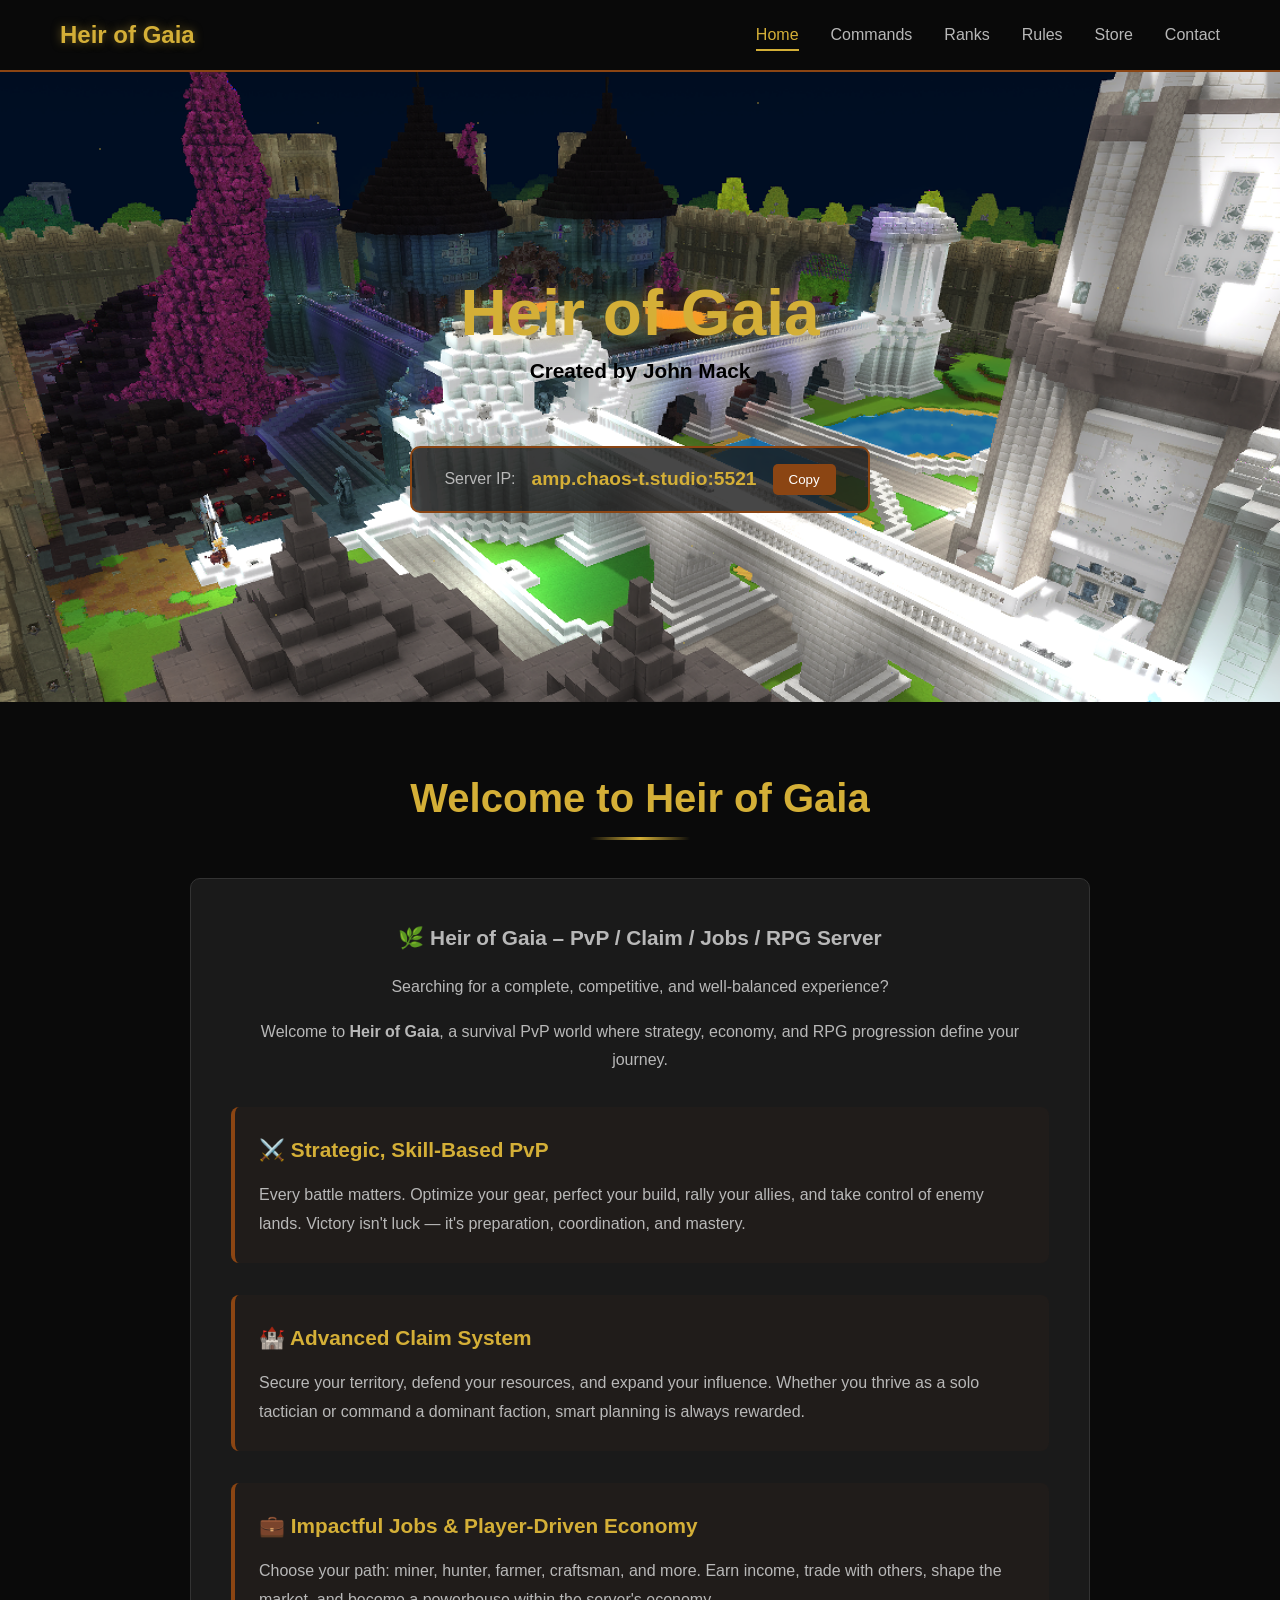
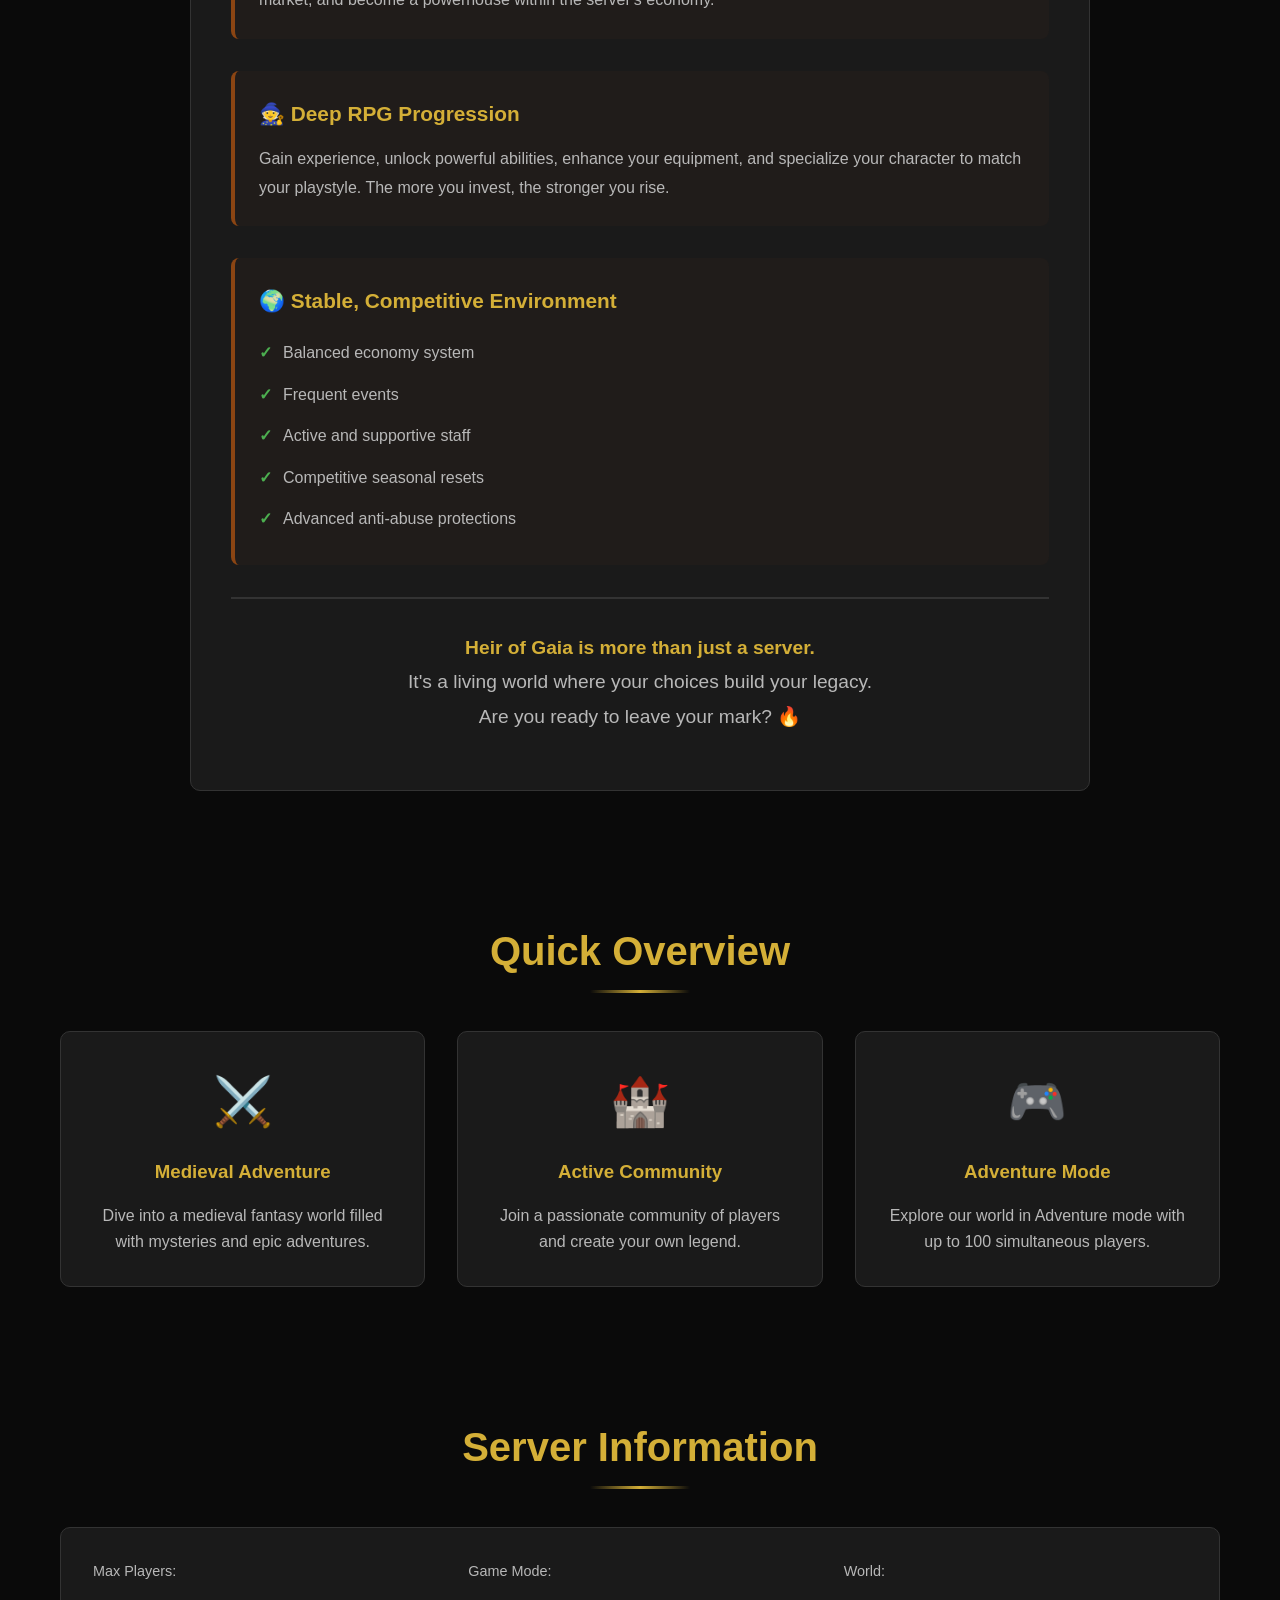
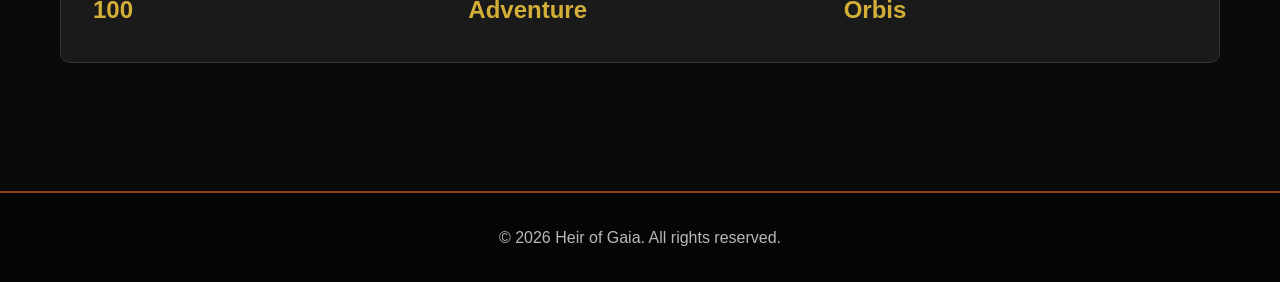
==== index.html @ bb8612ce "fixed home layout and copyIP()" ====
<!DOCTYPE html>
<html lang="en">
<head>
    <meta charset="UTF-8">
    <meta name="viewport" content="width=device-width, initial-scale=1.0">
    <title>Heir of Gaia - Hytale Server</title>
    <link rel="stylesheet" href="css/style.css">
</head>
<body>
    <nav class="navbar">
        <div class="container">
            <div class="nav-brand">Heir of Gaia</div>
            <button class="nav-toggle" aria-label="Toggle navigation">
                <span></span>
                <span></span>
                <span></span>
            </button>
            <ul class="nav-menu">
                <li><a href="index.html" class="active">Home</a></li>
                <li><a href="commands.html">Commands</a></li>
                <li><a href="ranks.html">Ranks</a></li>
                <li><a href="rules.html">Rules</a></li>
                <li><a href="store.html">Store</a></li>
                <li><a href="contact.html">Contact</a></li>
            </ul>
        </div>
    </nav>

    <header class="hero">
        <div class="hero-overlay"></div>
        <div class="hero-content">
            <h1 class="hero-title">Heir of Gaia</h1>
            <p class="hero-subtitle" style="color: black; font-weight: bold; position: relative; top: -26px;">Created by John Mack</p>
            <div class="server-ip">
                <span class="ip-label">Server IP:</span>
                <span class="ip-address" id="serverIP">amp.chaos-t.studio:5521</span>
                <button class="copy-btn" onclick="copyIP()">Copy</button>
            </div>
        </div>
    </header>

    <main class="container">
        <section class="section">
            <h2 class="section-title">Welcome to Heir of Gaia</h2>
            <div class="server-description">
                <p class="description-intro">🌿 <strong>Heir of Gaia – PvP / Claim / Jobs / RPG Server</strong></p>
                <p>Searching for a complete, competitive, and well-balanced experience?</p>
                <p>Welcome to <strong>Heir of Gaia</strong>, a survival PvP world where strategy, economy, and RPG progression define your journey.</p>
                
                <div class="feature-detailed">
                    <h3>⚔️ Strategic, Skill-Based PvP</h3>
                    <p>Every battle matters. Optimize your gear, perfect your build, rally your allies, and take control of enemy lands. Victory isn't luck — it's preparation, coordination, and mastery.</p>
                </div>

                <div class="feature-detailed">
                    <h3>🏰 Advanced Claim System</h3>
                    <p>Secure your territory, defend your resources, and expand your influence. Whether you thrive as a solo tactician or command a dominant faction, smart planning is always rewarded.</p>
                </div>

                <div class="feature-detailed">
                    <h3>💼 Impactful Jobs & Player-Driven Economy</h3>
                    <p>Choose your path: miner, hunter, farmer, craftsman, and more. Earn income, trade with others, shape the market, and become a powerhouse within the server's economy.</p>
                </div>

                <div class="feature-detailed">
                    <h3>🧙 Deep RPG Progression</h3>
                    <p>Gain experience, unlock powerful abilities, enhance your equipment, and specialize your character to match your playstyle. The more you invest, the stronger you rise.</p>
                </div>

                <div class="feature-detailed">
                    <h3>🌍 Stable, Competitive Environment</h3>
                    <ul class="feature-list">
                        <li>Balanced economy system</li>
                        <li>Frequent events</li>
                        <li>Active and supportive staff</li>
                        <li>Competitive seasonal resets</li>
                        <li>Advanced anti-abuse protections</li>
                    </ul>
                </div>

                <p class="description-footer"><strong>Heir of Gaia is more than just a server.</strong><br>
                It's a living world where your choices build your legacy.<br>
                Are you ready to leave your mark? 🔥</p>
            </div>
        </section>

        <section class="section">
            <h2 class="section-title">Quick Overview</h2>
            <div class="content-grid">
                <div class="card">
                    <div class="card-icon">⚔️</div>
                    <h3>Medieval Adventure</h3>
                    <p>Dive into a medieval fantasy world filled with mysteries and epic adventures.</p>
                </div>
                <div class="card">
                    <div class="card-icon">🏰</div>
                    <h3>Active Community</h3>
                    <p>Join a passionate community of players and create your own legend.</p>
                </div>
                <div class="card">
                    <div class="card-icon">🎮</div>
                    <h3>Adventure Mode</h3>
                    <p>Explore our world in Adventure mode with up to 100 simultaneous players.</p>
                </div>
            </div>
        </section>

        <section class="section">
            <h2 class="section-title">Server Information</h2>
            <div class="info-box">
                <div class="info-item">
                    <span class="info-label">Max Players:</span>
                    <span class="info-value">100</span>
                </div>
                <div class="info-item">
                    <span class="info-label">Game Mode:</span>
                    <span class="info-value">Adventure</span>
                </div>
                <div class="info-item">
                    <span class="info-label">World:</span>
                    <span class="info-value">Orbis</span>
                </div>
            </div>
        </section>
    </main>

    <footer class="footer">
        <div class="container">
            <p>&copy; 2026 Heir of Gaia. All rights reserved.</p>
        </div>
    </footer>

    <script src="js/script.js"></script>
</body>
</html>
---- css/style.css ----
/* Reset and Base Styles */
* {
    margin: 0;
    padding: 0;
    box-sizing: border-box;
}

:root {
    --primary-color: #8b4513;
    --secondary-color: #d4af37;
    --accent-color: #c9a961;
    --dark-bg: #0a0a0a;
    --darker-bg: #050505;
    --card-bg: #1a1a1a;
    --text-primary: #e8e8e8;
    --text-secondary: #b8b8b8;
    --border-color: #333;
    --success-color: #4caf50;
    --warning-color: #ff9800;
    --danger-color: #f44336;
}

body {
    font-family: 'Segoe UI', Tahoma, Geneva, Verdana, sans-serif;
    background: var(--dark-bg);
    color: var(--text-primary);
    line-height: 1.6;
    overflow-x: hidden;
}

.container {
    max-width: 1200px;
    margin: 0 auto;
    padding: 0 20px;
}

/* Navigation */
.navbar {
    background: rgba(10, 10, 10, 0.95);
    backdrop-filter: blur(10px);
    padding: 1rem 0;
    position: sticky;
    top: 0;
    z-index: 1000;
    border-bottom: 2px solid var(--primary-color);
}

.navbar .container {
    display: flex;
    justify-content: space-between;
    align-items: center;
}

.nav-brand {
    font-size: 1.5rem;
    font-weight: bold;
    color: var(--secondary-color);
    text-shadow: 0 0 10px rgba(212, 175, 55, 0.5);
}

.nav-menu {
    display: flex;
    list-style: none;
    gap: 2rem;
}

.nav-menu a {
    color: var(--text-secondary);
    text-decoration: none;
    transition: all 0.3s ease;
    position: relative;
    padding: 0.5rem 0;
}

.nav-menu a::after {
    content: '';
    position: absolute;
    bottom: 0;
    left: 0;
    width: 0;
    height: 2px;
    background: var(--secondary-color);
    transition: width 0.3s ease;
}

.nav-menu a:hover,
.nav-menu a.active {
    color: var(--secondary-color);
}

.nav-menu a:hover::after,
.nav-menu a.active::after {
    width: 100%;
}

.nav-toggle {
    display: none;
    flex-direction: column;
    background: none;
    border: none;
    cursor: pointer;
    padding: 0.5rem;
}

.nav-toggle span {
    width: 25px;
    height: 3px;
    background: var(--secondary-color);
    margin: 3px 0;
    transition: 0.3s;
}

/* Hero Section */
.hero {
    position: relative;
    height: 70vh;
    display: flex;
    align-items: center;
    justify-content: center;
    background: linear-gradient(135deg, #1a0f0f 0%, #0a0a0a 100%);
    overflow: hidden;
}

.hero::before {
    content: '';
    position: absolute;
    top: 0;
    left: 0;
    right: 0;
    bottom: 0;
    background: 
        radial-gradient(circle at 20% 50%, rgba(139, 69, 19, 0.1) 0%, transparent 50%),
        radial-gradient(circle at 80% 50%, rgba(212, 175, 55, 0.1) 0%, transparent 50%);
    animation: pulse 8s ease-in-out infinite;
}

@keyframes pulse {
    0%, 100% { opacity: 0.5; }
    50% { opacity: 1; }
}

.hero-overlay {
    position: absolute;
    top: 0;
    left: 0;
    right: 0;
    bottom: 0;
    background: url('../images/hero-bg.png') center/cover no-repeat, rgba(0, 0, 0, 0.3);
}

.hero-content {
    position: relative;
    z-index: 1;
    text-align: center;
    animation: fadeInUp 1s ease;
}

@keyframes fadeInUp {
    from {
        opacity: 0;
        transform: translateY(30px);
    }
    to {
        opacity: 1;
        transform: translateY(0);
    }
}

.hero-title {
    font-size: 4rem;
    font-weight: bold;
    color: var(--secondary-color);
    text-shadow: 0 0 20px rgba(212, 175, 55, 0.5);
    margin-bottom: 1rem;
}

.hero-subtitle {
    font-size: 1.3rem;
    color: var(--text-secondary);
    margin-bottom: 2rem;
}

.server-ip {
    display: inline-flex;
    align-items: center;
    gap: 1rem;
    background: rgba(26, 26, 26, 0.8);
    padding: 1rem 2rem;
    border-radius: 10px;
    border: 2px solid var(--primary-color);
}

.ip-label {
    color: var(--text-secondary);
}

.ip-address {
    font-size: 1.2rem;
    color: var(--secondary-color);
    font-weight: bold;
}

.copy-btn {
    background: var(--primary-color);
    color: white;
    border: none;
    padding: 0.5rem 1rem;
    border-radius: 5px;
    cursor: pointer;
    transition: all 0.3s ease;
}

.copy-btn:hover {
    background: var(--secondary-color);
    transform: translateY(-2px);
}

/* Sections */
.section {
    padding: 4rem 0;
}

.section-title {
    font-size: 2.5rem;
    color: var(--secondary-color);
    text-align: center;
    margin-bottom: 3rem;
    position: relative;
}

.section-title::after {
    content: '';
    position: absolute;
    bottom: -10px;
    left: 50%;
    transform: translateX(-50%);
    width: 100px;
    height: 3px;
    background: linear-gradient(90deg, transparent, var(--secondary-color), transparent);
}

/* Cards */
.content-grid {
    display: grid;
    grid-template-columns: repeat(auto-fit, minmax(300px, 1fr));
    gap: 2rem;
}

.card {
    background: var(--card-bg);
    padding: 2rem;
    border-radius: 10px;
    border: 1px solid var(--border-color);
    transition: all 0.3s ease;
    text-align: center;
}

.card:hover {
    transform: translateY(-5px);
    border-color: var(--primary-color);
    box-shadow: 0 10px 30px rgba(139, 69, 19, 0.3);
}

.card-icon {
    font-size: 3rem;
    margin-bottom: 1rem;
}

.card h3 {
    color: var(--secondary-color);
    margin-bottom: 1rem;
}

.card p {
    color: var(--text-secondary);
}

/* Info Box */
.info-box {
    background: var(--card-bg);
    padding: 2rem;
    border-radius: 10px;
    border: 1px solid var(--border-color);
    display: grid;
    grid-template-columns: repeat(auto-fit, minmax(200px, 1fr));
    gap: 2rem;
}

.info-item {
    display: flex;
    flex-direction: column;
    gap: 0.5rem;
}

.info-label {
    color: var(--text-secondary);
    font-size: 0.9rem;
}

.info-value {
    color: var(--secondary-color);
    font-size: 1.5rem;
    font-weight: bold;
}

/* Page Content */
.page-content {
    padding: 4rem 0;
    min-height: 60vh;
}

.page-title {
    font-size: 3rem;
    color: var(--secondary-color);
    text-align: center;
    margin-bottom: 2rem;
}

/* Commands Page */
.commands-grid {
    display: grid;
    grid-template-columns: repeat(auto-fill, minmax(280px, 1fr));
    gap: 1.5rem;
}

.command-card {
    background: var(--card-bg);
    padding: 1.5rem;
    border-radius: 8px;
    border: 1px solid var(--border-color);
    transition: all 0.3s ease;
}

.command-card:hover {
    border-color: var(--primary-color);
    transform: translateY(-3px);
}

.command-card.admin {
    border-color: var(--danger-color);
}

.command-header {
    margin-bottom: 1rem;
}

.command-header code {
    background: rgba(139, 69, 19, 0.2);
    padding: 0.5rem 1rem;
    border-radius: 5px;
    color: var(--secondary-color);
    font-size: 0.95rem;
    display: inline-block;
}

.command-card p {
    color: var(--text-secondary);
    font-size: 0.9rem;
}

/* Rules Page */
.rules-intro,
.store-intro,
.contact-intro {
    text-align: center;
    font-size: 1.1rem;
    color: var(--text-secondary);
    margin-bottom: 3rem;
    max-width: 800px;
    margin-left: auto;
    margin-right: auto;
}

.rule-list {
    max-width: 900px;
    margin: 0 auto;
}

.rule-item {
    display: flex;
    gap: 2rem;
    background: var(--card-bg);
    padding: 2rem;
    border-radius: 10px;
    border: 1px solid var(--border-color);
    margin-bottom: 1.5rem;
    transition: all 0.3s ease;
}

.rule-item:hover {
    border-color: var(--primary-color);
}

.rule-number {
    flex-shrink: 0;
    width: 50px;
    height: 50px;
    background: var(--primary-color);
    color: white;
    border-radius: 50%;
    display: flex;
    align-items: center;
    justify-content: center;
    font-size: 1.5rem;
    font-weight: bold;
}

.rule-content h3 {
    color: var(--secondary-color);
    margin-bottom: 0.5rem;
}

.rule-content p {
    color: var(--text-secondary);
}

.sanctions-box {
    display: grid;
    grid-template-columns: repeat(auto-fit, minmax(200px, 1fr));
    gap: 1.5rem;
}

.sanction-item {
    background: var(--card-bg);
    padding: 1.5rem;
    border-radius: 8px;
    border: 1px solid var(--border-color);
    text-align: center;
}

.sanction-item h4 {
    color: var(--secondary-color);
    margin-bottom: 0.5rem;
}

.sanction-item p {
    color: var(--text-secondary);
    font-size: 0.9rem;
}

.rules-footer {
    margin-top: 3rem;
    padding: 2rem;
    background: rgba(139, 69, 19, 0.1);
    border-radius: 10px;
    border-left: 4px solid var(--primary-color);
}

/* Ranks Page */
.ranks-container {
    display: grid;
    grid-template-columns: repeat(auto-fit, minmax(280px, 1fr));
    gap: 2rem;
}

.rank-card {
    background: var(--card-bg);
    padding: 2rem;
    border-radius: 10px;
    border: 2px solid var(--border-color);
    text-align: center;
    transition: all 0.3s ease;
}

.rank-card:hover {
    transform: translateY(-5px);
    box-shadow: 0 10px 30px rgba(0, 0, 0, 0.5);
}

.rank-joueur { border-color: #888; }
.rank-vip { border-color: #4caf50; }
.rank-vipplus { border-color: #2196f3; }
.rank-moderateur { border-color: #ff9800; }
.rank-admin { border-color: #f44336; }

.rank-badge {
    font-size: 3rem;
    margin-bottom: 1rem;
}

.rank-name {
    font-size: 1.8rem;
    color: var(--secondary-color);
    margin-bottom: 0.5rem;
}

.rank-description {
    color: var(--text-secondary);
    margin-bottom: 1.5rem;
    font-size: 0.9rem;
}

.rank-perks {
    list-style: none;
    text-align: left;
}

.rank-perks li {
    padding: 0.5rem 0;
    color: var(--text-secondary);
    border-bottom: 1px solid var(--border-color);
}

.rank-perks li:last-child {
    border-bottom: none;
}

.rank-perks li::before {
    content: '✓ ';
    color: var(--success-color);
    margin-right: 0.5rem;
}

/* Store Page */
.store-grid {
    display: grid;
    grid-template-columns: repeat(auto-fit, minmax(300px, 1fr));
    gap: 2rem;
}

.store-card {
    background: var(--card-bg);
    padding: 2rem;
    border-radius: 10px;
    border: 2px solid var(--border-color);
    text-align: center;
    position: relative;
    transition: all 0.3s ease;
}

.store-card:hover {
    transform: translateY(-5px);
    border-color: var(--primary-color);
}

.store-card.featured {
    border-color: var(--secondary-color);
    box-shadow: 0 0 30px rgba(212, 175, 55, 0.2);
}

.store-badge {
    position: absolute;
    top: -15px;
    right: 20px;
    background: var(--secondary-color);
    color: var(--dark-bg);
    padding: 0.3rem 1rem;
    border-radius: 20px;
    font-size: 0.85rem;
    font-weight: bold;
}

.store-icon {
    font-size: 3rem;
    margin-bottom: 1rem;
}

.store-card h3 {
    color: var(--secondary-color);
    font-size: 1.8rem;
    margin-bottom: 1rem;
}

.store-price {
    font-size: 2.5rem;
    color: var(--text-primary);
    font-weight: bold;
    margin-bottom: 1.5rem;
}

.store-features {
    list-style: none;
    margin-bottom: 2rem;
    text-align: left;
}

.store-features li {
    padding: 0.5rem 0;
    color: var(--text-secondary);
    border-bottom: 1px solid var(--border-color);
}

.store-features li:last-child {
    border-bottom: none;
}

.store-features li::before {
    content: '✓ ';
    color: var(--success-color);
    margin-right: 0.5rem;
}

.store-btn {
    display: inline-block;
    background: var(--primary-color);
    color: white;
    padding: 0.8rem 2rem;
    border-radius: 5px;
    text-decoration: none;
    transition: all 0.3s ease;
    font-weight: bold;
}

.store-btn:hover {
    background: var(--secondary-color);
    transform: translateY(-2px);
}

.info-boxes {
    display: grid;
    grid-template-columns: repeat(auto-fit, minmax(250px, 1fr));
    gap: 2rem;
}

.info-card {
    background: var(--card-bg);
    padding: 1.5rem;
    border-radius: 8px;
    border: 1px solid var(--border-color);
}

.info-card h4 {
    color: var(--secondary-color);
    margin-bottom: 0.5rem;
}

.info-card p {
    color: var(--text-secondary);
    font-size: 0.9rem;
}

.store-footer {
    margin-top: 3rem;
    text-align: center;
    padding: 2rem;
    background: rgba(139, 69, 19, 0.1);
    border-radius: 10px;
}

/* Contact Page */
.contact-grid {
    display: grid;
    grid-template-columns: repeat(auto-fit, minmax(300px, 1fr));
    gap: 2rem;
    margin-bottom: 3rem;
}

.contact-card {
    background: var(--card-bg);
    padding: 2rem;
    border-radius: 10px;
    border: 2px solid var(--border-color);
    text-align: center;
    transition: all 0.3s ease;
}

.contact-card:hover {
    transform: translateY(-5px);
    border-color: var(--primary-color);
}

.contact-card.discord {
    border-color: #5865f2;
}

.contact-icon {
    font-size: 3rem;
    margin-bottom: 1rem;
    color: var(--secondary-color);
}

.contact-card.discord .contact-icon {
    color: #5865f2;
}

.contact-card h3 {
    color: var(--secondary-color);
    margin-bottom: 1rem;
}

.contact-card p {
    color: var(--text-secondary);
    margin-bottom: 1.5rem;
}

.contact-btn {
    display: inline-block;
    background: var(--primary-color);
    color: white;
    padding: 0.8rem 2rem;
    border-radius: 5px;
    text-decoration: none;
    transition: all 0.3s ease;
}

.contact-btn:hover {
    background: var(--secondary-color);
    transform: translateY(-2px);
}

.contact-card.discord .contact-btn {
    background: #5865f2;
}

.contact-card.discord .contact-btn:hover {
    background: #4752c4;
}

.team-grid {
    display: grid;
    grid-template-columns: repeat(auto-fit, minmax(200px, 1fr));
    gap: 2rem;
}

.team-card {
    background: var(--card-bg);
    padding: 2rem;
    border-radius: 10px;
    border: 1px solid var(--border-color);
    text-align: center;
}

.team-avatar {
    font-size: 4rem;
    margin-bottom: 1rem;
}

.team-card h4 {
    color: var(--secondary-color);
    margin-bottom: 0.5rem;
}

.team-role {
    color: var(--text-secondary);
    font-size: 0.9rem;
}

.faq-list {
    max-width: 800px;
    margin: 0 auto;
}

.faq-item {
    background: var(--card-bg);
    padding: 1.5rem;
    border-radius: 8px;
    border: 1px solid var(--border-color);
    margin-bottom: 1rem;
}

.faq-item h4 {
    color: var(--secondary-color);
    margin-bottom: 0.5rem;
}

.faq-item p {
    color: var(--text-secondary);
}

/* Footer */
.footer {
    background: var(--darker-bg);
    padding: 2rem 0;
    text-align: center;
    border-top: 2px solid var(--primary-color);
    margin-top: 4rem;
}

.footer p {
    color: var(--text-secondary);
}

/* Responsive Design */
@media (max-width: 768px) {
    .nav-menu {
        position: fixed;
        left: -100%;
        top: 70px;
        flex-direction: column;
        background: rgba(10, 10, 10, 0.98);
        width: 100%;
        text-align: center;
        transition: 0.3s;
        padding: 2rem 0;
        gap: 0;
    }

    .nav-menu.active {
        left: 0;
    }

    .nav-menu li {
        margin: 1rem 0;
    }

    .nav-toggle {
        display: flex;
    }

    .hero-title {
        font-size: 2.5rem;
    }

    .hero-subtitle {
        font-size: 1rem;
    }

    .server-ip {
        flex-direction: column;
        gap: 0.5rem;
    }

    .page-title {
        font-size: 2rem;
    }

    .section-title {
        font-size: 2rem;
    }

    .content-grid,
    .commands-grid,
    .ranks-container,
    .store-grid {
        grid-template-columns: 1fr;
    }
}

@media (max-width: 480px) {
    .hero-title {
        font-size: 2rem;
    }

    .container {
        padding: 0 15px;
    }
}


/* Additional Rank Styles */
.section-subtitle {
    text-align: center;
    color: var(--text-secondary);
    margin-top: -2rem;
    margin-bottom: 2rem;
    font-size: 1.1rem;
}

.rank-donator {
    position: relative;
}

.rank-btn {
    display: inline-block;
    background: var(--primary-color);
    color: white;
    padding: 0.8rem 2rem;
    border-radius: 5px;
    text-decoration: none;
    transition: all 0.3s ease;
    font-weight: bold;
    margin-top: 1rem;
}

.rank-btn:hover {
    background: var(--secondary-color);
    transform: translateY(-2px);
    color: var(--dark-bg);
}

.rank-staff {
    background: linear-gradient(135deg, rgba(255, 51, 204, 0.05) 0%, rgba(26, 26, 26, 1) 100%);
}

.ranks-intro {
    text-align: center;
    font-size: 1.1rem;
    color: var(--text-secondary);
    margin-bottom: 3rem;
    max-width: 800px;
    margin-left: auto;
    margin-right: auto;
}

.ranks-footer {
    margin-top: 3rem;
    padding: 2rem;
    background: rgba(139, 69, 19, 0.1);
    border-radius: 10px;
    border-left: 4px solid var(--primary-color);
    text-align: center;
}

.price-period {
    font-size: 1rem;
    color: var(--text-secondary);
    font-weight: normal;
}

/* Store page enhancements */
.store-price .price-period {
    display: inline-block;
    margin-left: 0.2rem;
}


/* Store Warning Box */
.store-warning {
    background: rgba(255, 152, 0, 0.1);
    border: 2px solid var(--warning-color);
    border-radius: 10px;
    padding: 1rem 1.5rem;
    margin-bottom: 2rem;
    text-align: center;
}

.store-warning p {
    color: var(--warning-color);
    font-weight: bold;
    margin: 0;
    font-size: 1.1rem;
}


/* Server Description Styles */
.server-description {
    max-width: 900px;
    margin: 0 auto;
    background: var(--card-bg);
    padding: 2.5rem;
    border-radius: 10px;
    border: 1px solid var(--border-color);
    line-height: 1.8;
}

.description-intro {
    font-size: 1.3rem;
    text-align: center;
    margin-bottom: 1.5rem;
    color: var(--secondary-color);
}

.server-description > p {
    color: var(--text-secondary);
    margin-bottom: 1rem;
    text-align: center;
}

.feature-detailed {
    margin: 2rem 0;
    padding: 1.5rem;
    background: rgba(139, 69, 19, 0.05);
    border-radius: 8px;
    border-left: 4px solid var(--primary-color);
}

.feature-detailed h3 {
    color: var(--secondary-color);
    margin-bottom: 0.8rem;
    font-size: 1.3rem;
}

.feature-detailed p {
    color: var(--text-secondary);
    margin: 0;
}

.feature-list {
    list-style: none;
    padding: 0;
    margin: 0.5rem 0 0 0;
}

.feature-list li {
    color: var(--text-secondary);
    padding: 0.4rem 0;
    padding-left: 1.5rem;
    position: relative;
}

.feature-list li::before {
    content: '✓';
    position: absolute;
    left: 0;
    color: var(--success-color);
    font-weight: bold;
}

.description-footer {
    text-align: center;
    font-size: 1.2rem;
    margin-top: 2rem;
    padding-top: 2rem;
    border-top: 2px solid var(--border-color);
    color: var(--text-primary);
    line-height: 1.8;
}

.description-footer strong {
    color: var(--secondary-color);
}


/* Commands Note Box */
.commands-note {
    margin-top: 3rem;
    padding: 1.5rem;
    background: rgba(139, 69, 19, 0.1);
    border-radius: 10px;
    border-left: 4px solid var(--primary-color);
    text-align: center;
}

.commands-note p {
    color: var(--text-secondary);
    margin: 0;
}

.commands-note strong {
    color: var(--secondary-color);
}
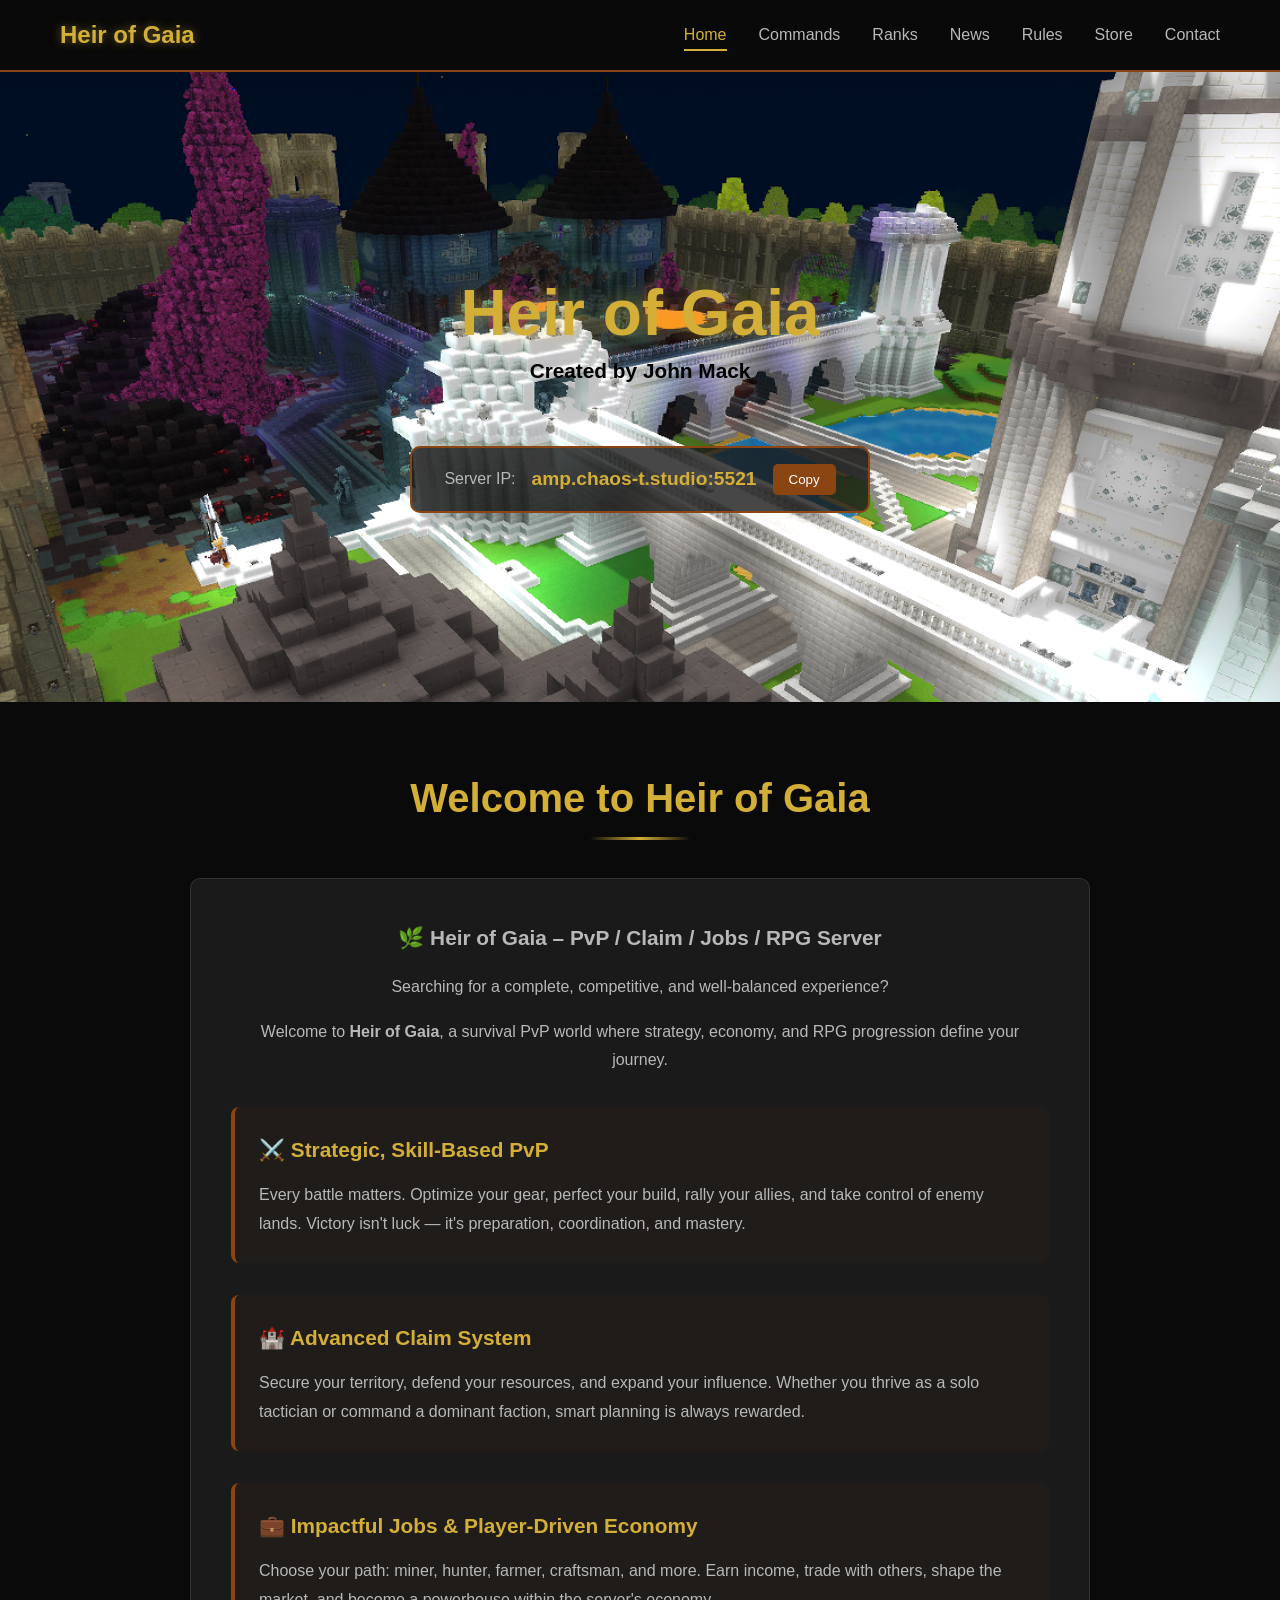
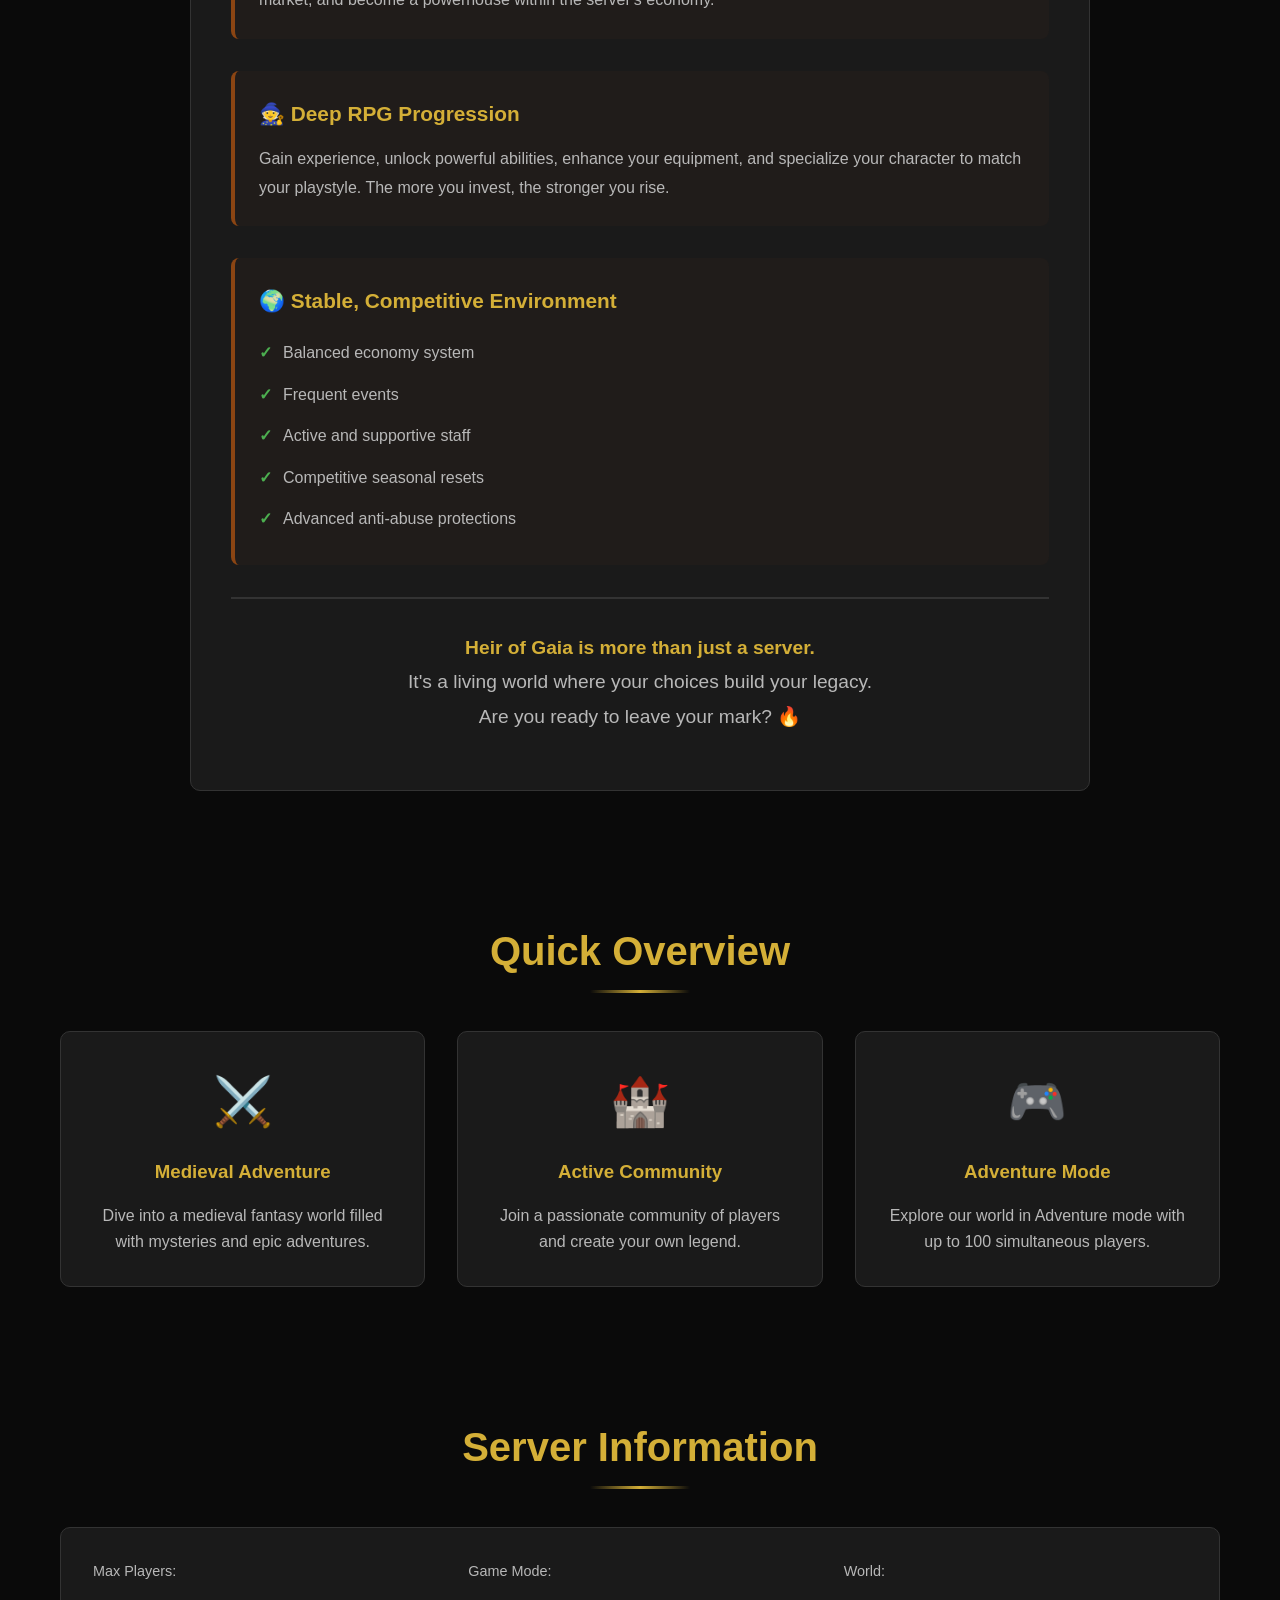
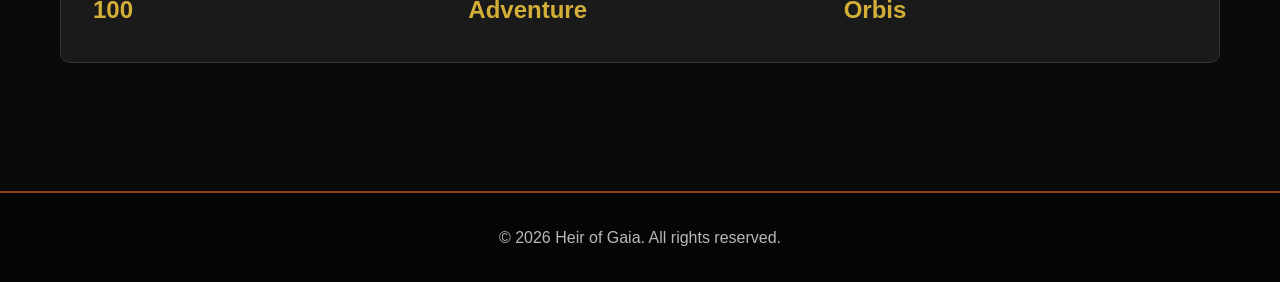
==== commit db58edce: "added the news page gaia news without news lmao" ====
--- a/index.html
+++ b/index.html
@@ -19,6 +19,7 @@
                 <li><a href="index.html" class="active">Home</a></li>
                 <li><a href="commands.html">Commands</a></li>
                 <li><a href="ranks.html">Ranks</a></li>
+                <li><a href="news.html">News</a></li>
                 <li><a href="rules.html">Rules</a></li>
                 <li><a href="store.html">Store</a></li>
                 <li><a href="contact.html">Contact</a></li>
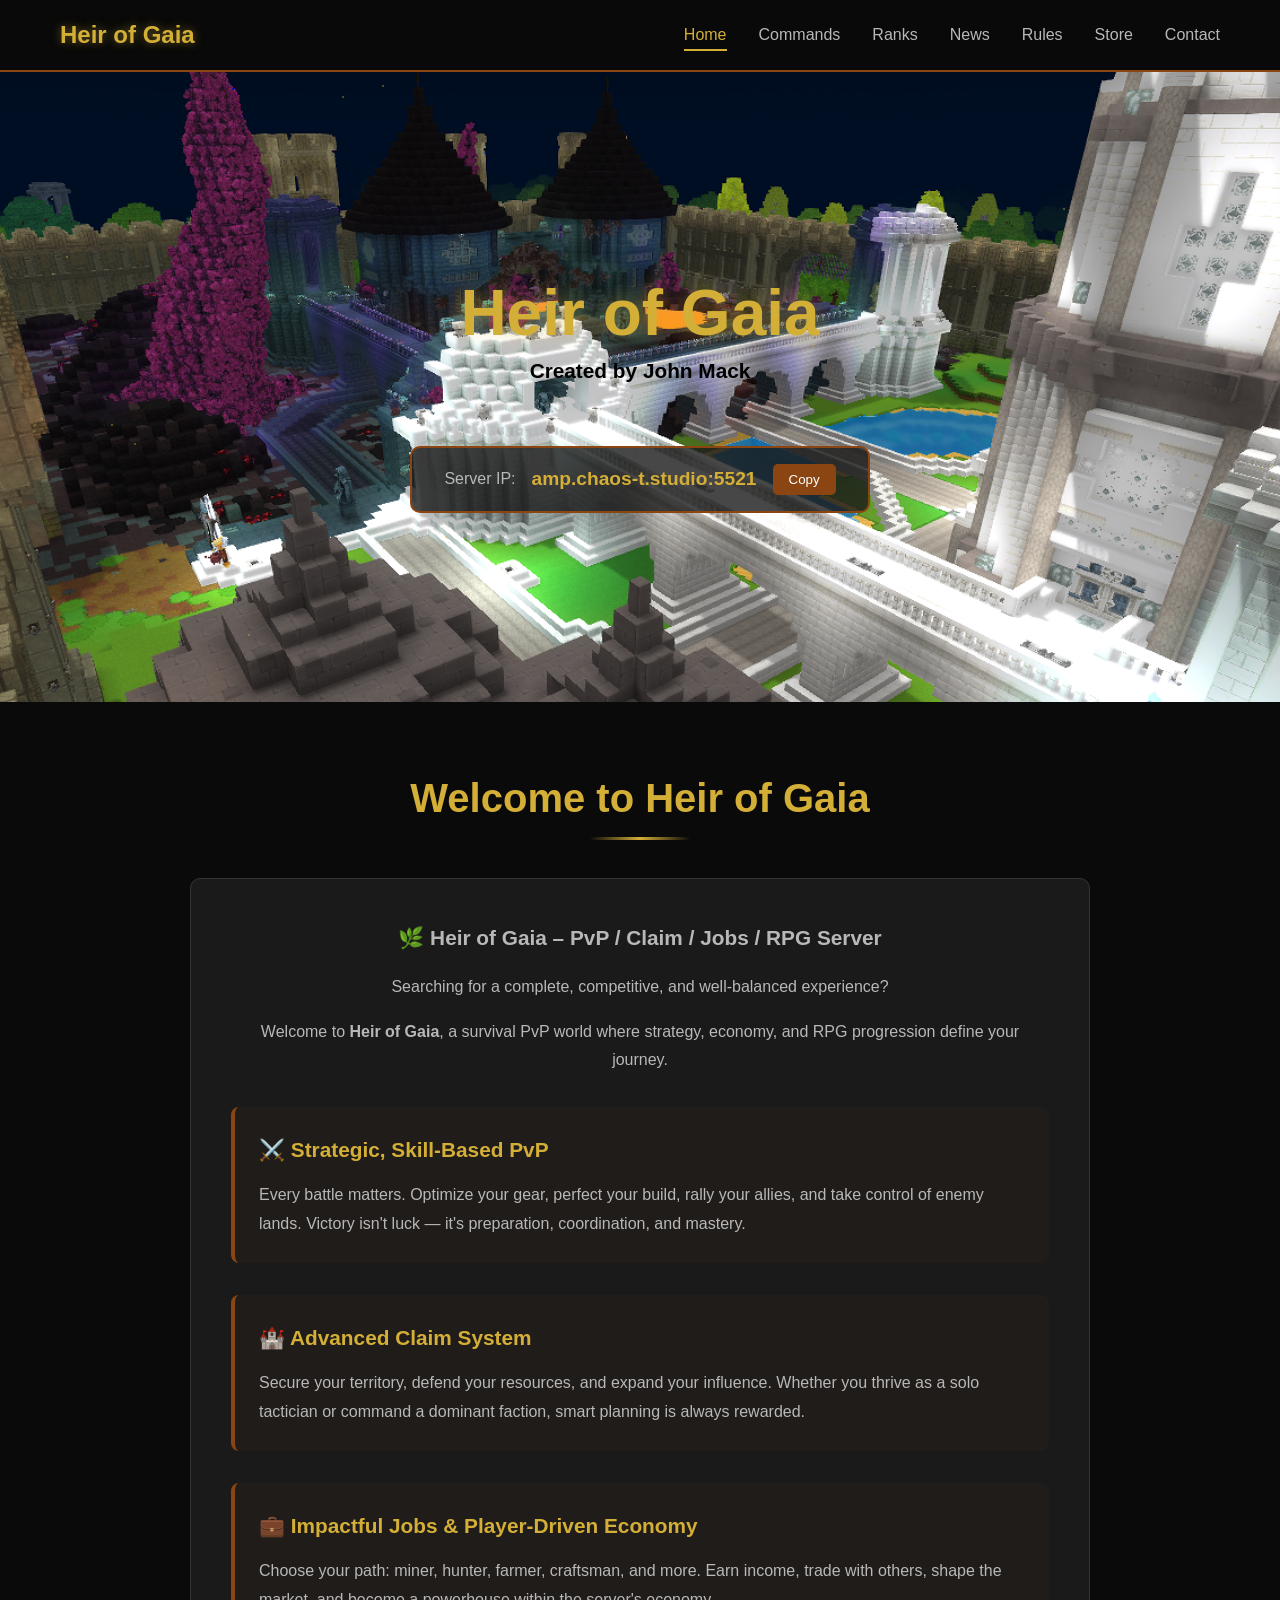
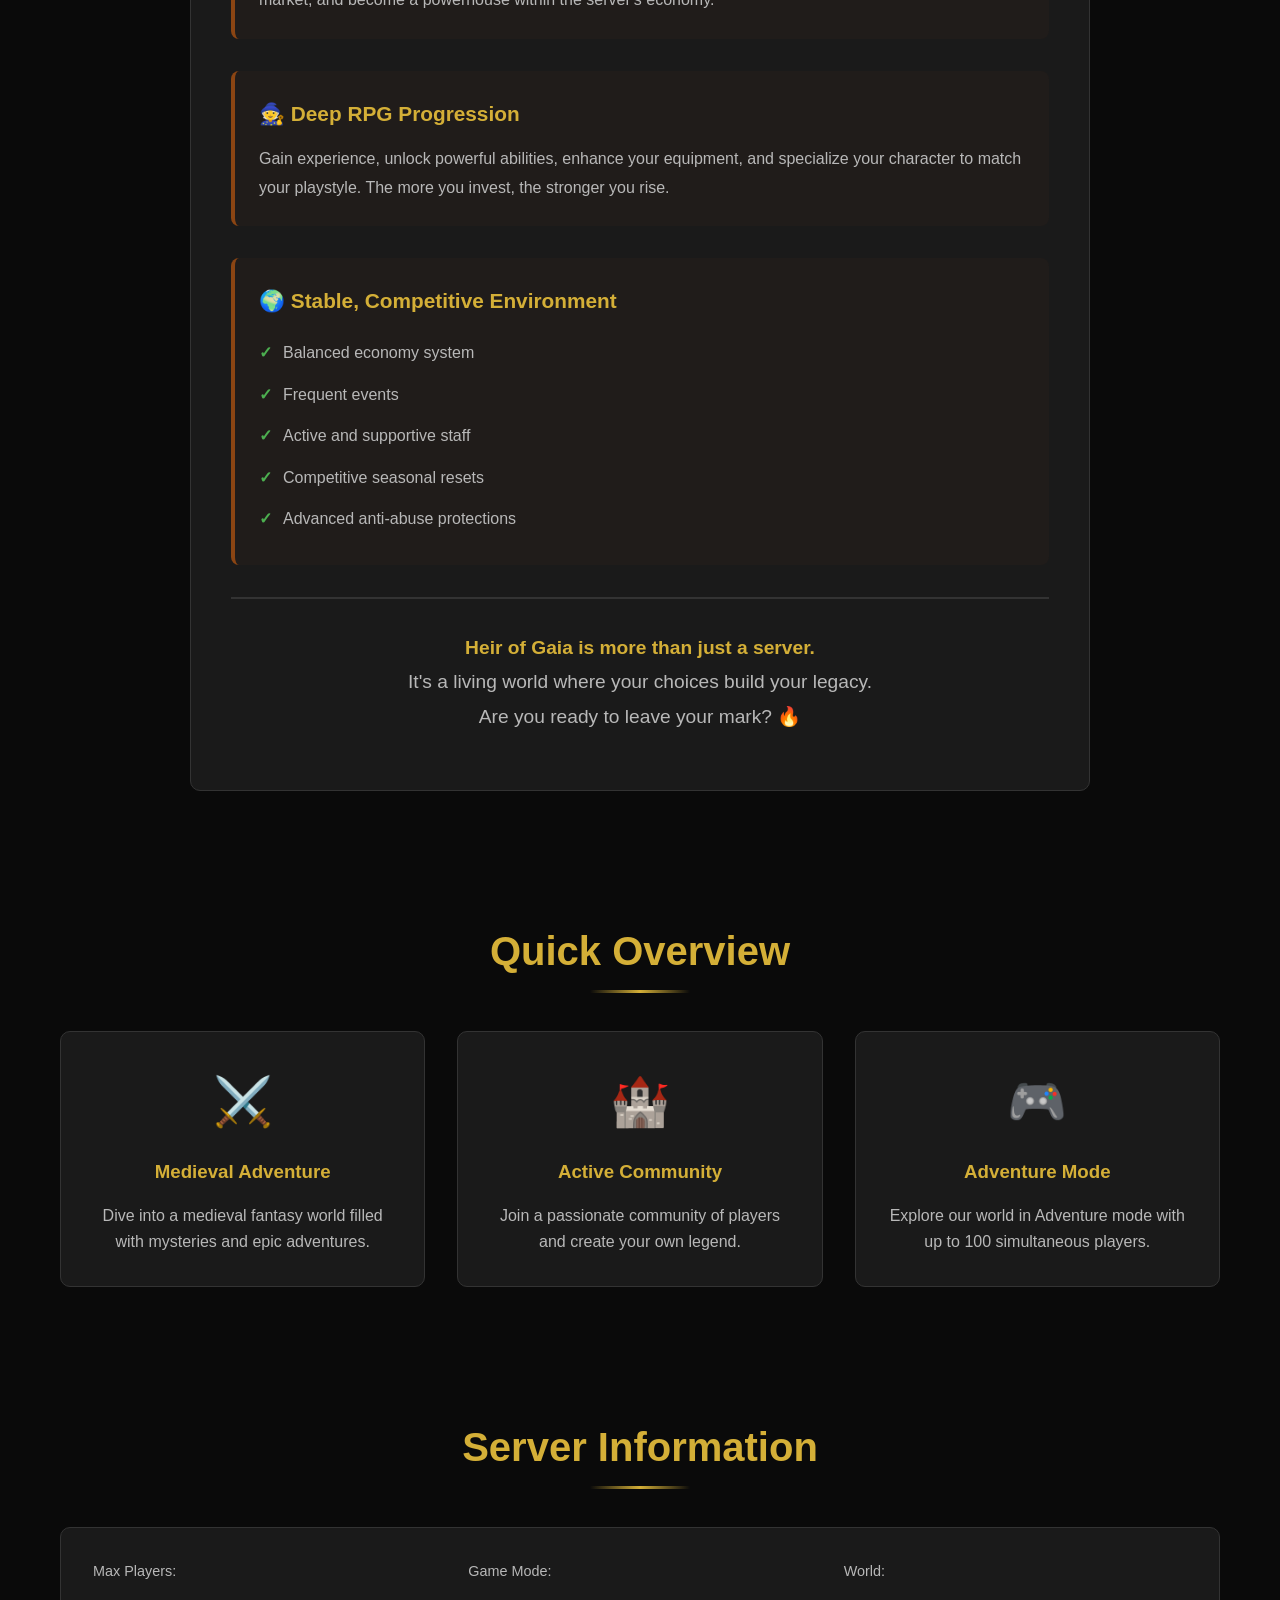
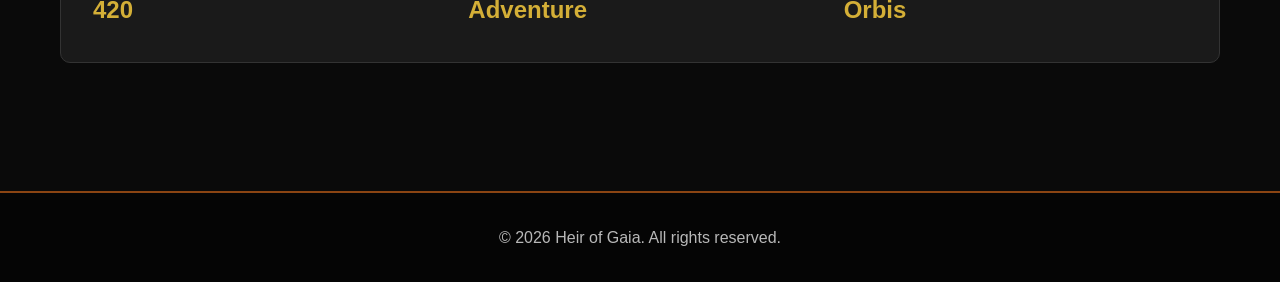
==== commit 66c4bab3: "released the streamdeckprofile" ====
--- a/index.html
+++ b/index.html
@@ -111,7 +111,7 @@
             <div class="info-box">
                 <div class="info-item">
                     <span class="info-label">Max Players:</span>
-                    <span class="info-value">100</span>
+                    <span class="info-value">420</span>
                 </div>
                 <div class="info-item">
                     <span class="info-label">Game Mode:</span>
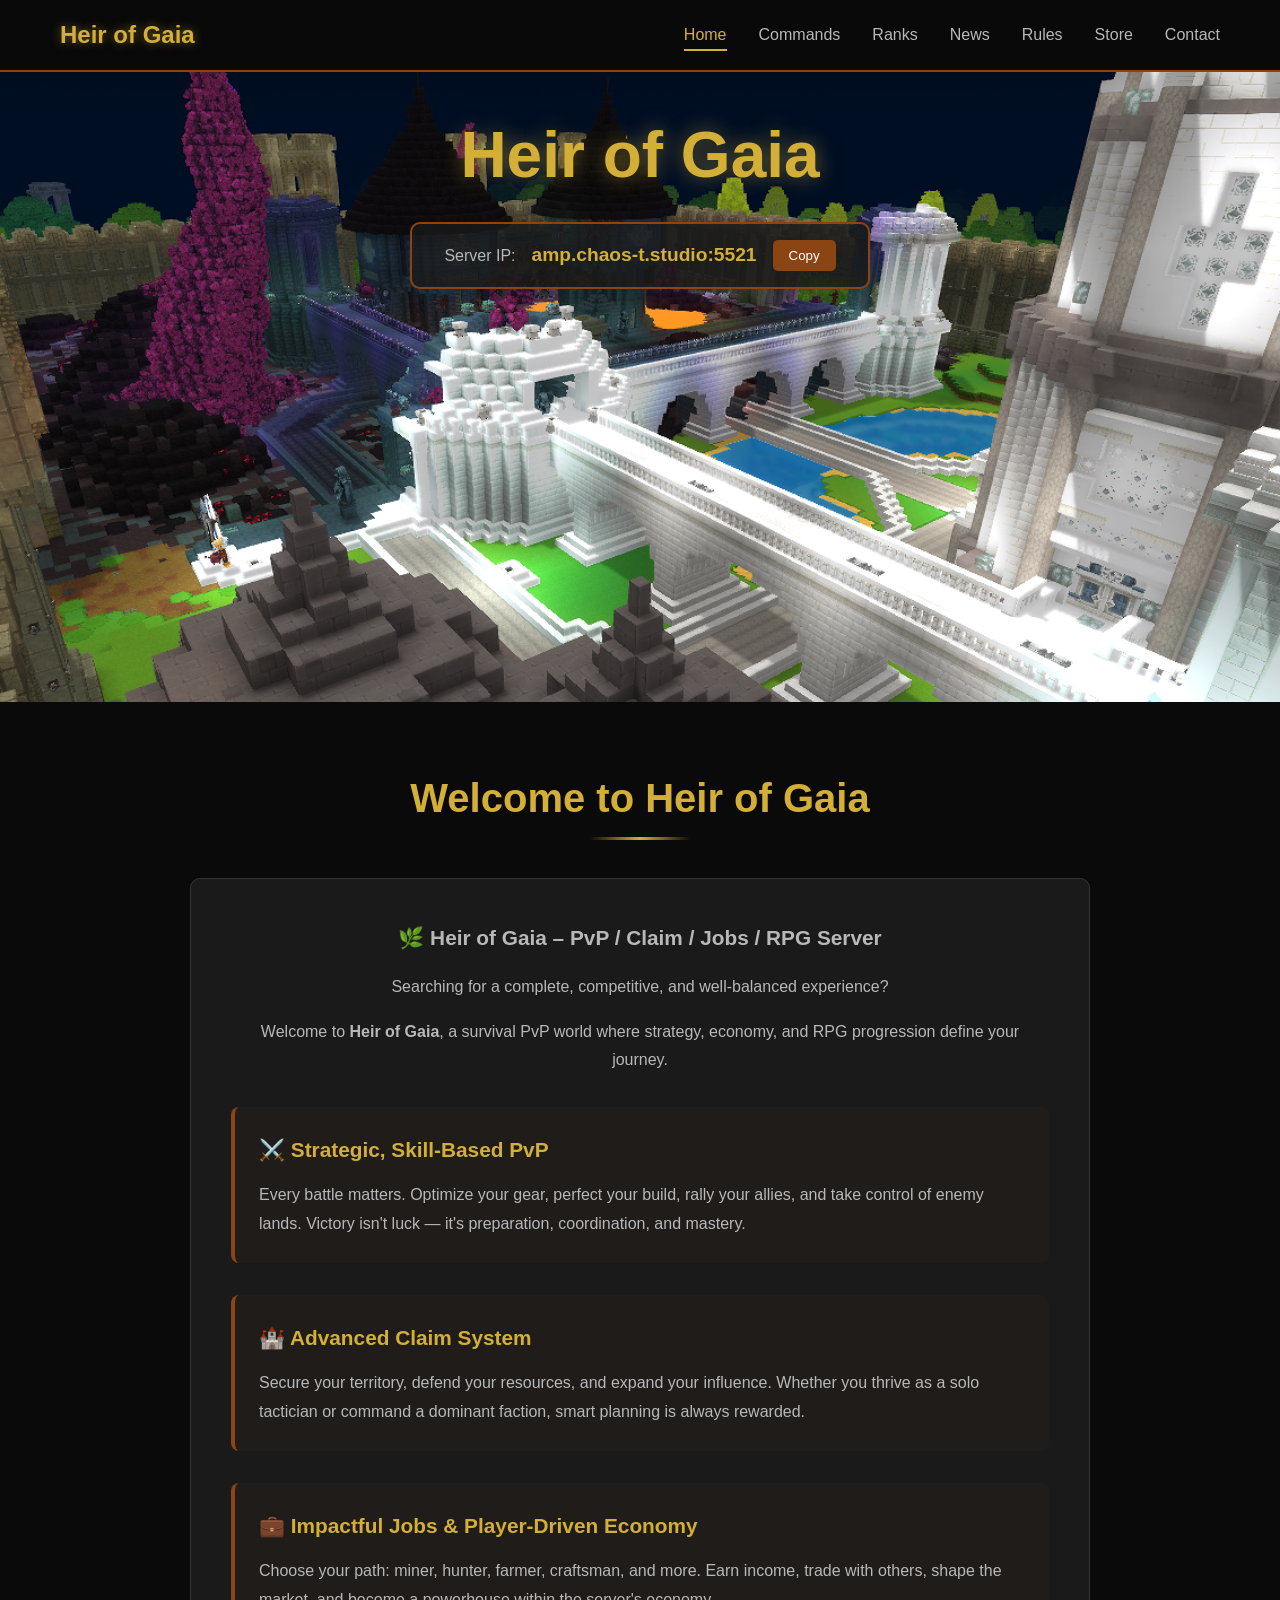
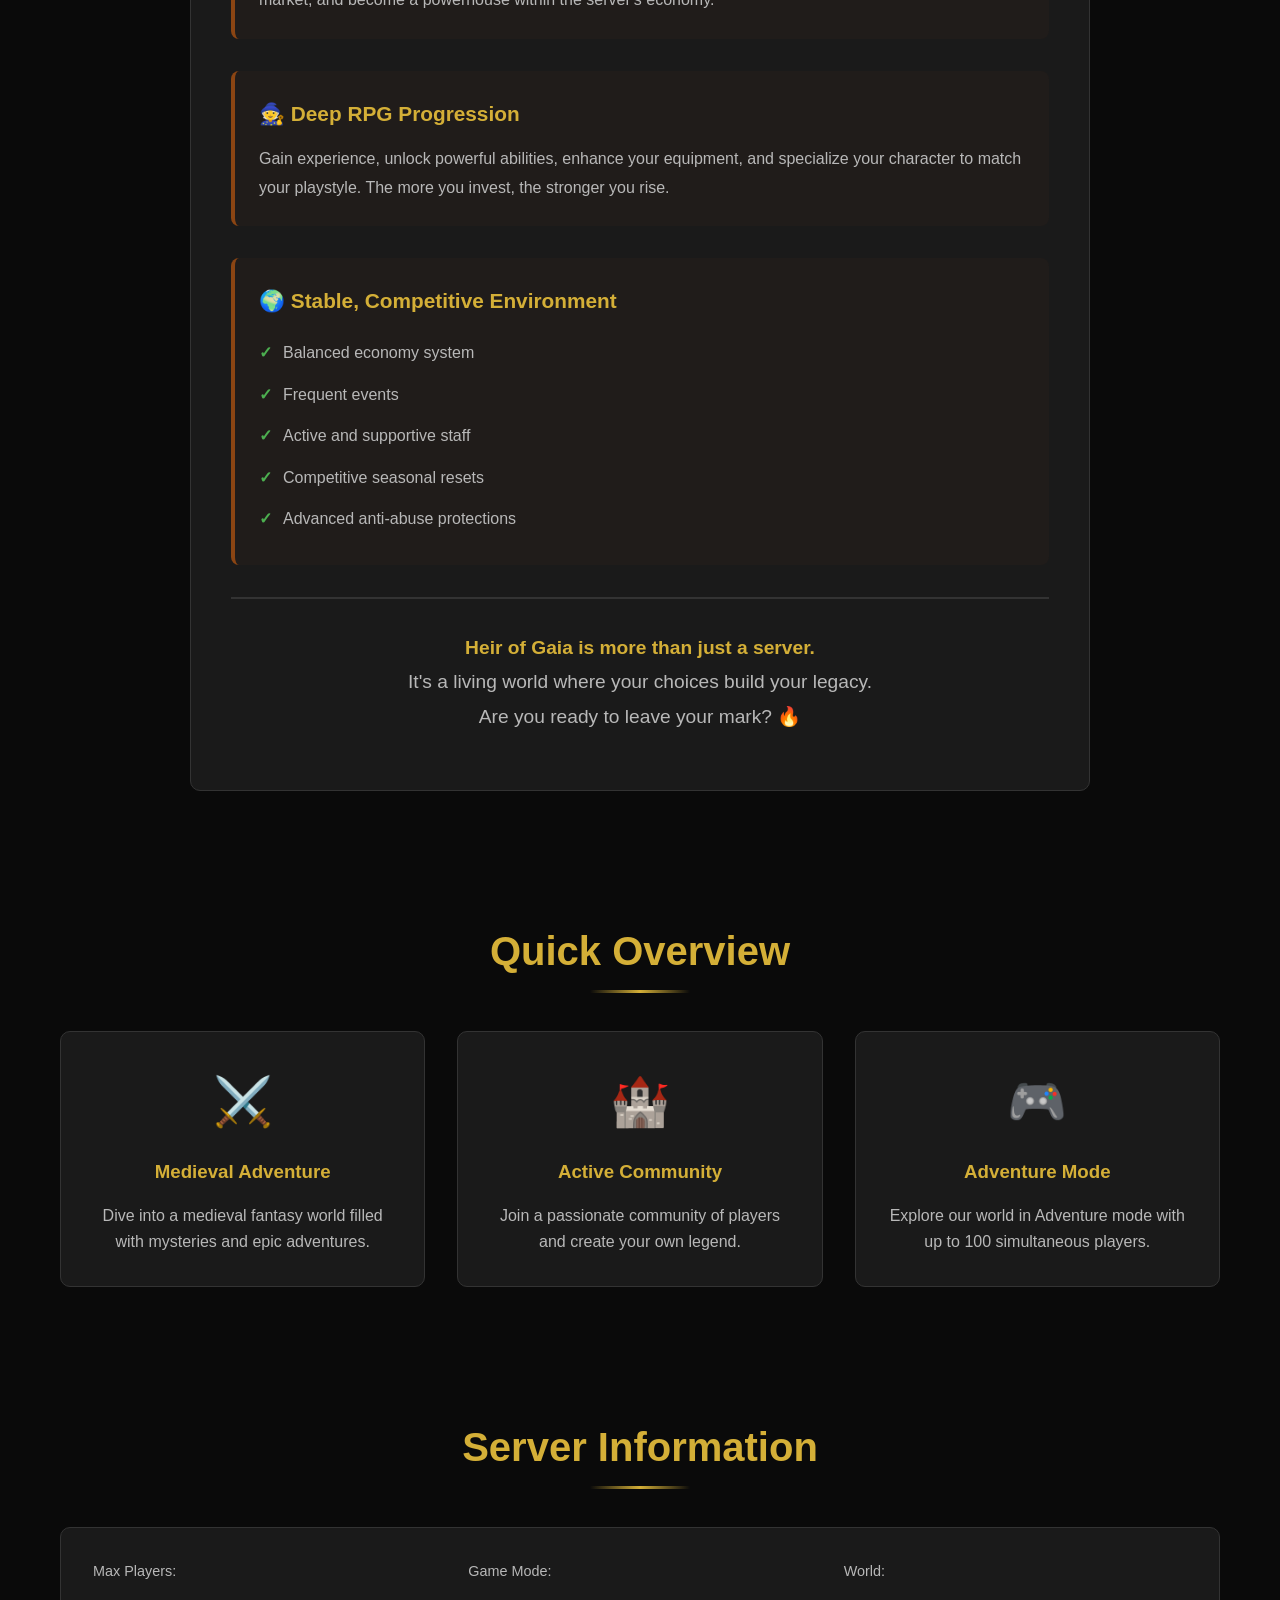
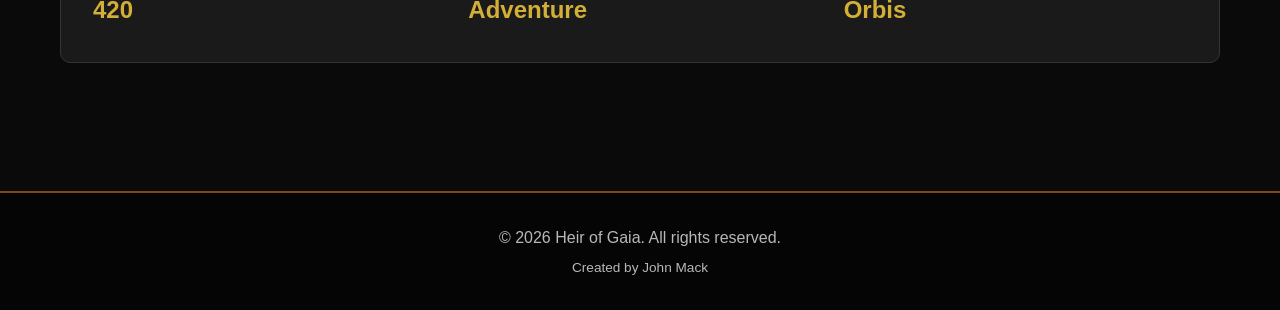
==== commit 573222f7: "updated chunk info and footer" ====
--- a/index.html
+++ b/index.html
@@ -29,9 +29,8 @@
 
     <header class="hero">
         <div class="hero-overlay"></div>
-        <div class="hero-content">
+        <div class="hero-content" style="position: absolute; top: 5%;">
             <h1 class="hero-title">Heir of Gaia</h1>
-            <p class="hero-subtitle" style="color: black; font-weight: bold; position: relative; top: -26px;">Created by John Mack</p>
             <div class="server-ip">
                 <span class="ip-label">Server IP:</span>
                 <span class="ip-address" id="serverIP">amp.chaos-t.studio:5521</span>
@@ -128,6 +127,7 @@
     <footer class="footer">
         <div class="container">
             <p>&copy; 2026 Heir of Gaia. All rights reserved.</p>
+            <p style="margin-top: 0.4rem; font-size: 0.85rem;">Created by John Mack</p>
         </div>
     </footer>
 
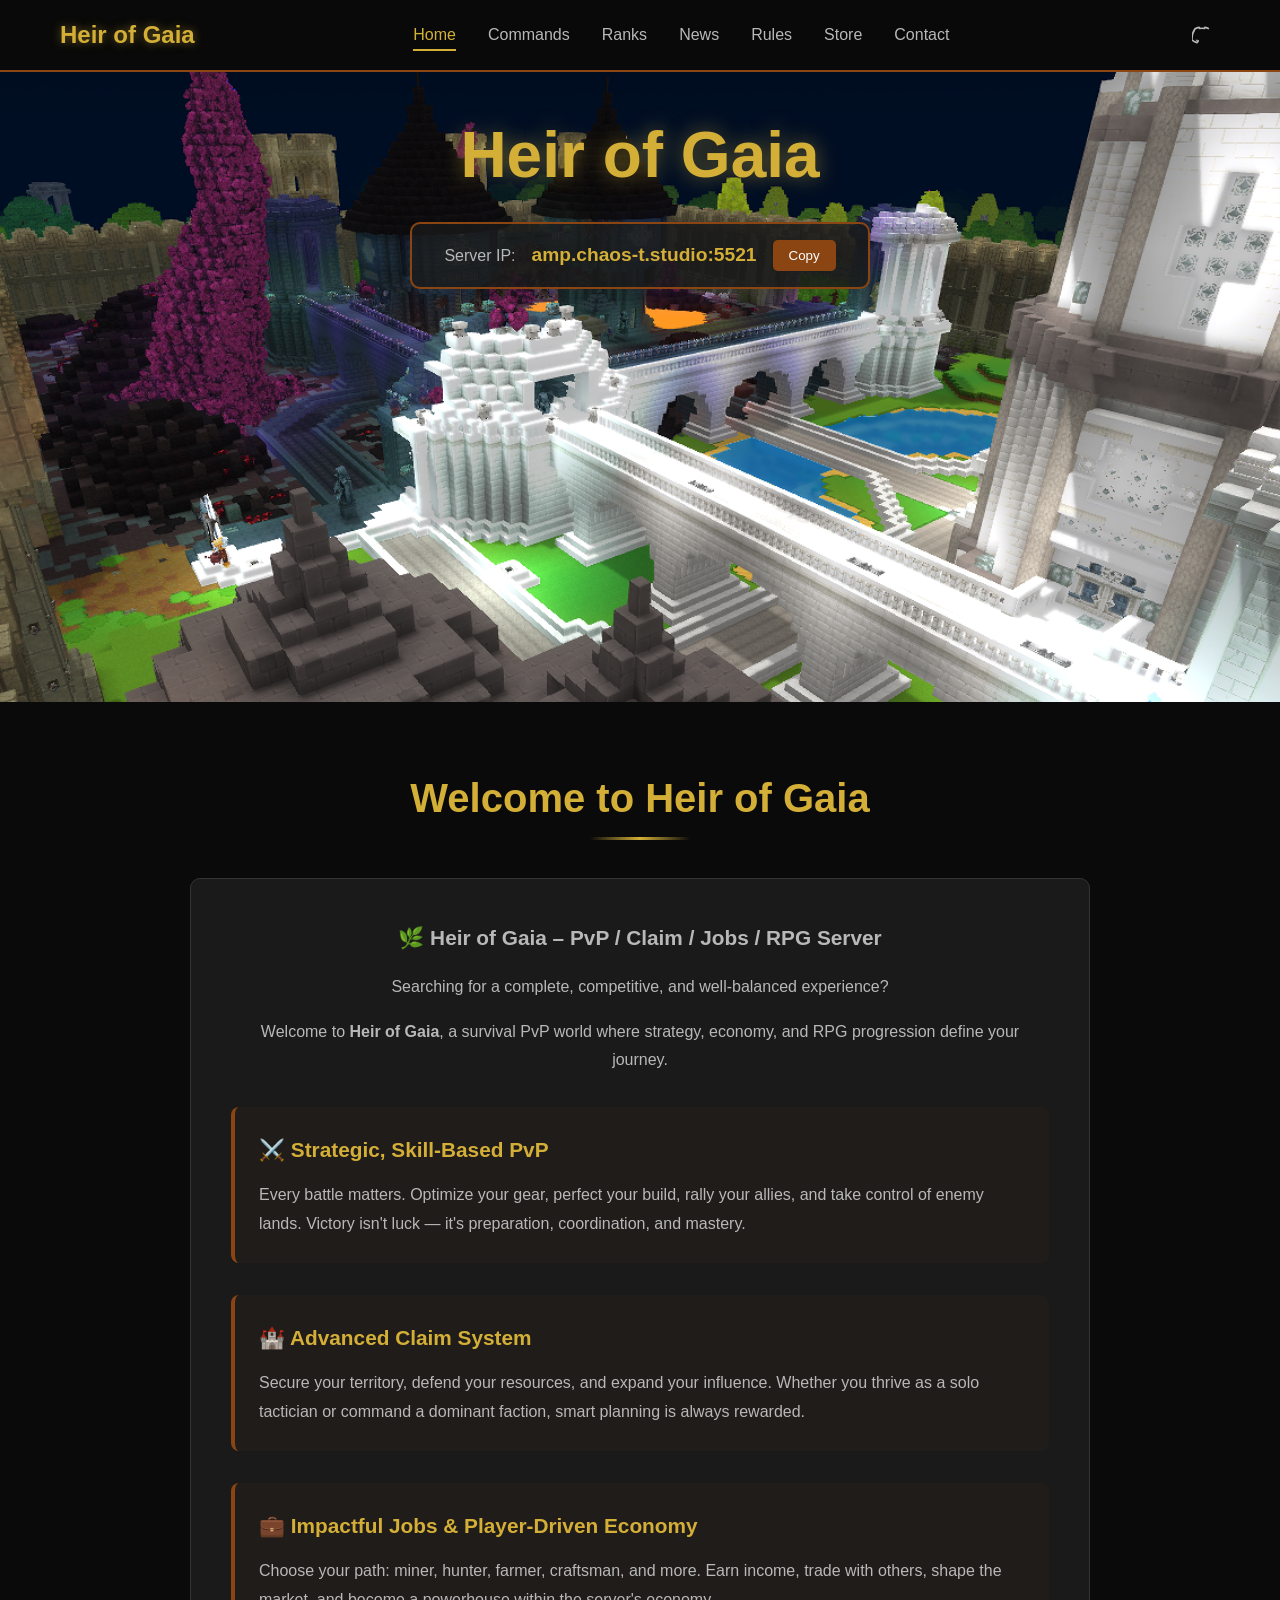
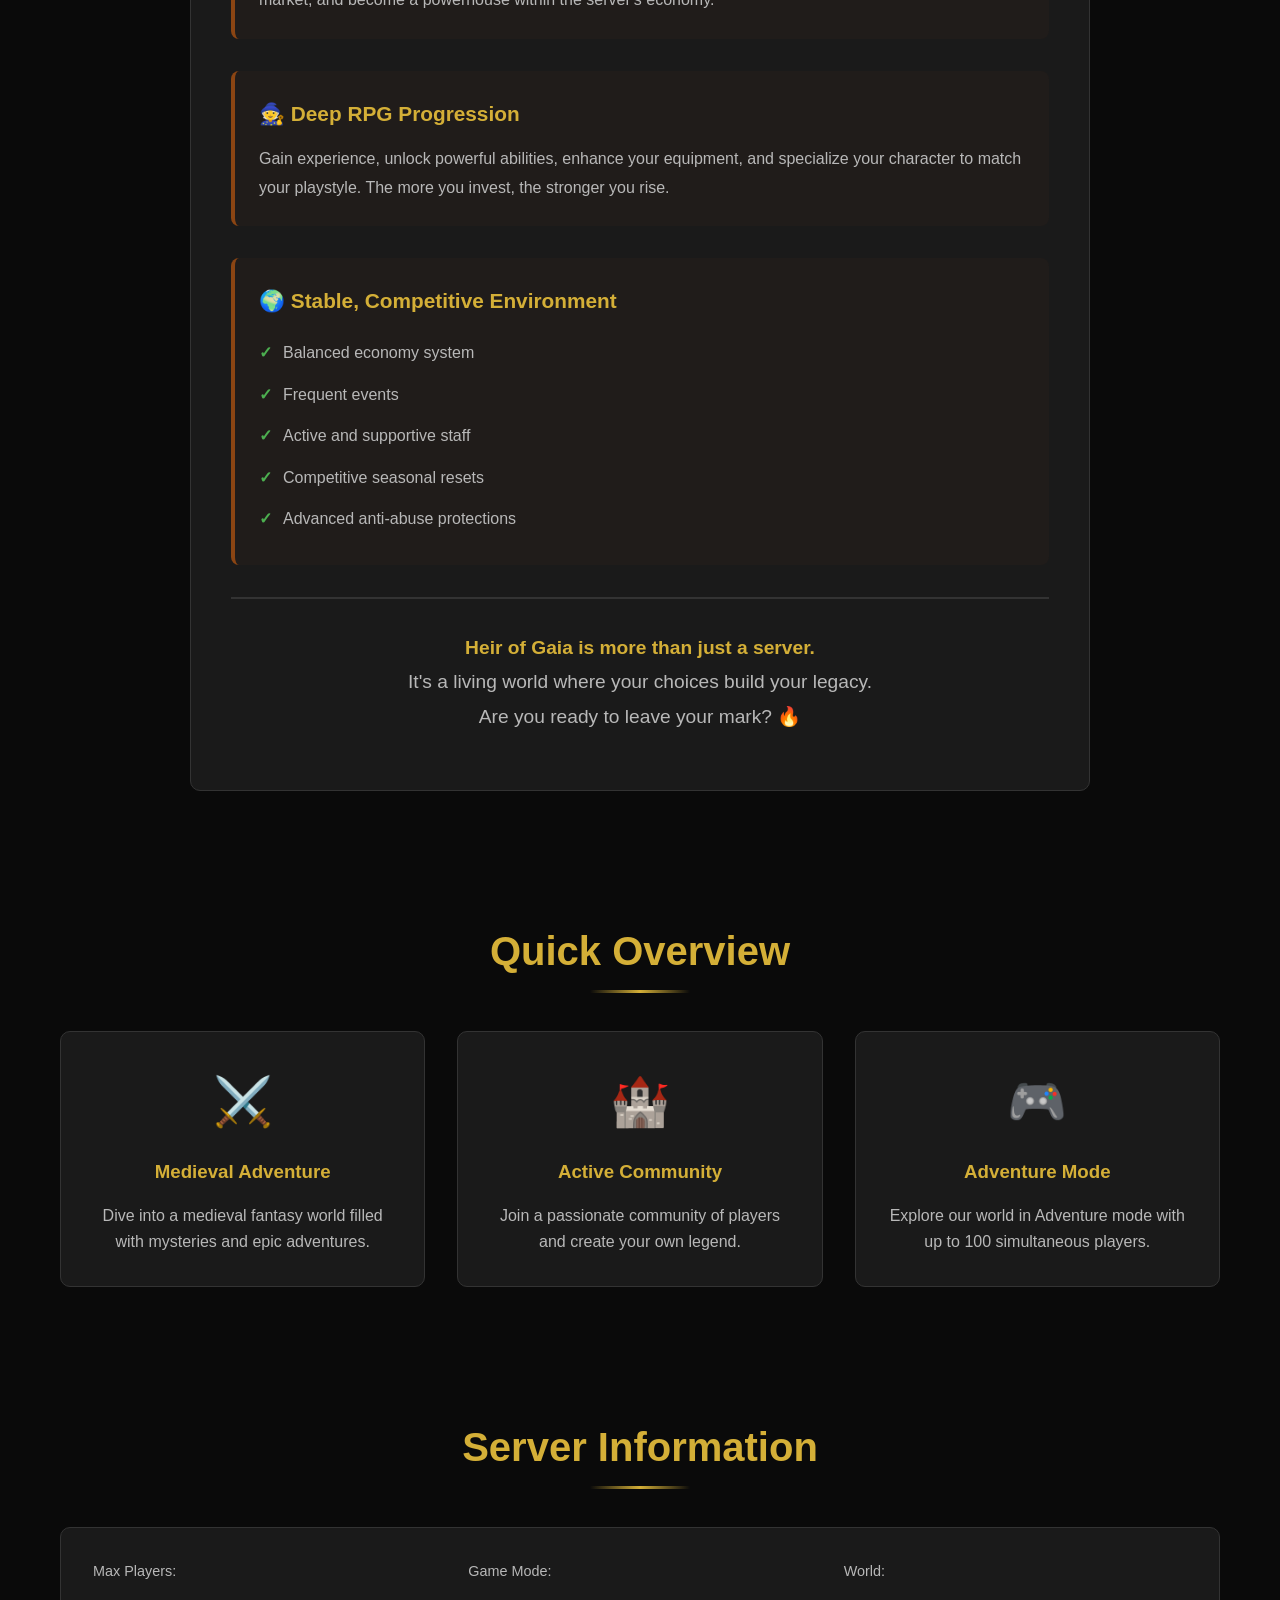
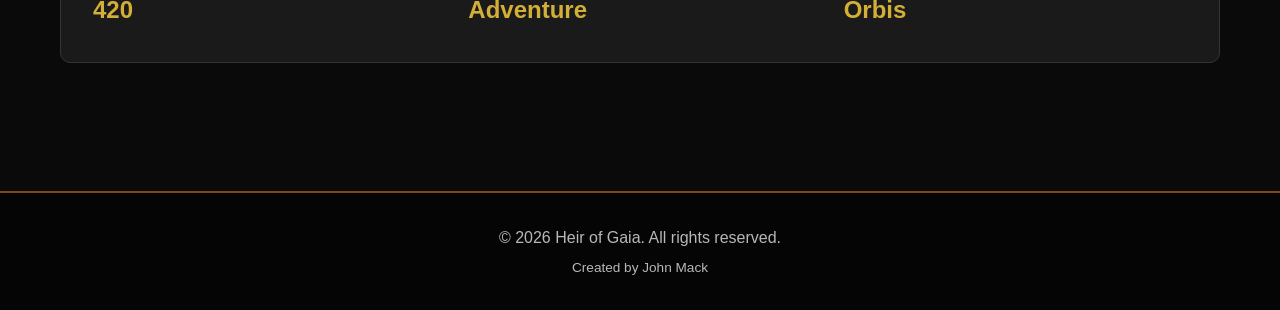
==== commit f956c383: "added discord button to navbar" ====
--- a/index.html
+++ b/index.html
@@ -24,6 +24,11 @@
                 <li><a href="store.html">Store</a></li>
                 <li><a href="contact.html">Contact</a></li>
             </ul>
+            <a href="https://discord.gg/JfHbU9vkr3" class="discord-icon" target="_blank" aria-label="Join Discord">
+                <svg width="20" height="20" viewBox="0 0 24 24" fill="none" stroke="currentColor" stroke-width="2">
+                    <path d="M20.317 4.37a19.791 19.791 0 0 0-4.885-1.515a.074.074 0 0 0-.079.037c-.21.375-.444.864-.607 1.25a18.27 18.27 0 0 0-5.487 0c-.163-.386-.395-.875-.607-1.25a.077.077 0 0 0-.079-.037A19.736 19.736 0 0 0 3.677 4.37a.07.07 0 0 0-.032.027C.533 9.046-.32 13.58.099 18.057a.082.082 0 0 0 .031.057a19.9 19.9 0 0 0 5.993 3.03a.078.078 0 0 0 .084-.028c.462-.63.874-1.295 1.226-1.994a.076.076 0 0 0-.042-.106a13.107 13.107 0 0 1-1.872-.892a.077.077 0 0 1-.008-.128a10.2a10.2 0 0 0 .372-.294a.074.074 0 0 1 .076-.01c3.928 1.793 8.18 1.793 12.062 0a.074.074 0 0 1 .078.009c.12.098.246.198.373.294a.077.077 0 0 1-.006.127a12.299 12.299 0 0 1-1.873.892a.077.077 0 0 0-.041.107c.36.698.77 1.363 1.225 1.993a.076.076 0 0 0 .084.028a19.839 19.839 0 0 0 6.002-3.03a.077.077 0 0 0 .032-.056c.5-4.506-.838-8.962-3.552-12.66a.061.061 0 0 0-.031-.03zM8.02 15.33c-1.183 0-2.157-.965-2.157-2.156c0-1.193.948-2.157 2.157-2.157c1.211 0 2.176.964 2.157 2.157c0 1.19-.946 2.157-2.157 2.157zm7.975 0c-1.183 0-2.157-.965-2.157-2.156c0-1.193.948-2.157 2.157-2.157c1.211 0 2.176.964 2.157 2.157c0 1.19-.946 2.157-2.157 2.157z"/>
+                </svg>
+            </a>
         </div>
     </nav>
 
--- a/css/style.css
+++ b/css/style.css
@@ -110,6 +110,27 @@
     transition: 0.3s;
 }
 
+/* Discord Icon */
+.discord-icon {
+    display: flex;
+    align-items: center;
+    justify-content: center;
+    color: var(--text-secondary);
+    transition: all 0.3s ease;
+    margin-left: 1rem;
+    padding: 0.5rem;
+}
+
+.discord-icon:hover {
+    color: var(--secondary-color);
+    transform: scale(1.1);
+}
+
+.discord-icon svg {
+    width: 20px;
+    height: 20px;
+}
+
 /* Hero Section */
 .hero {
     position: relative;
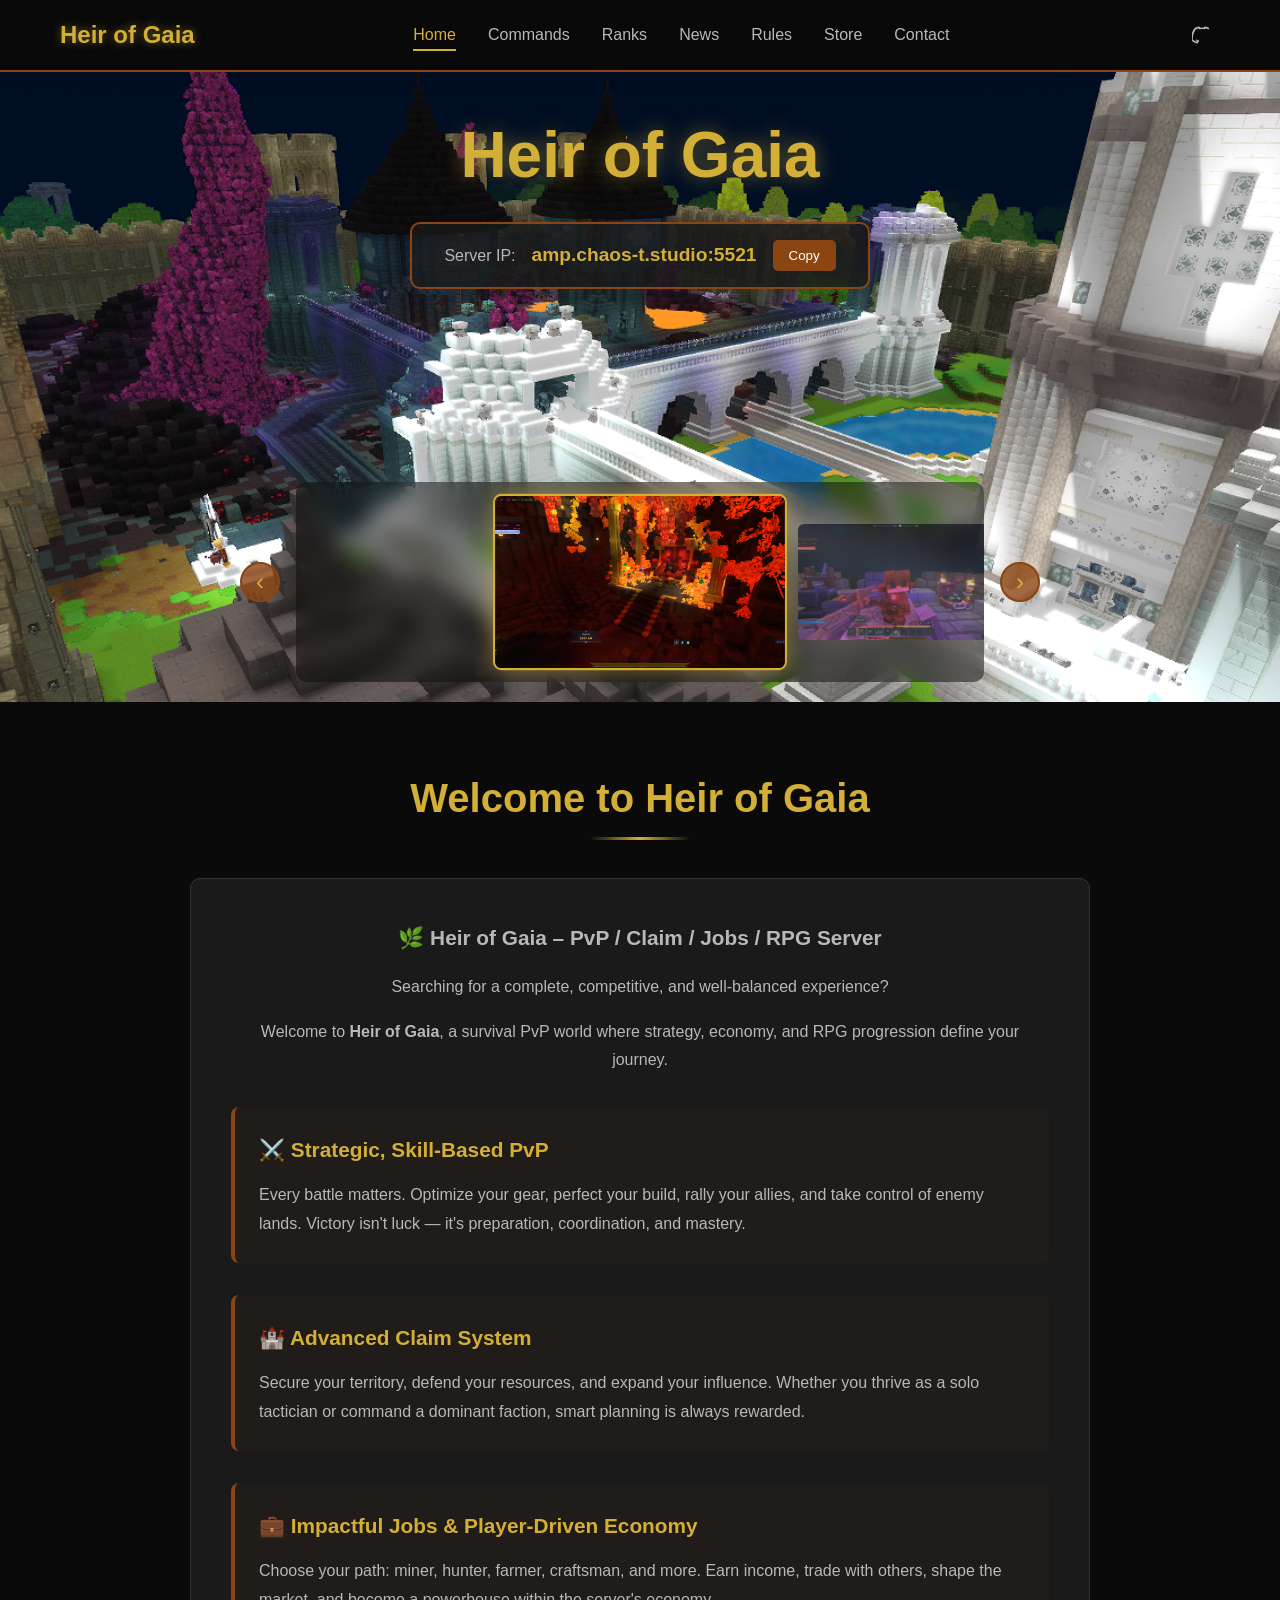
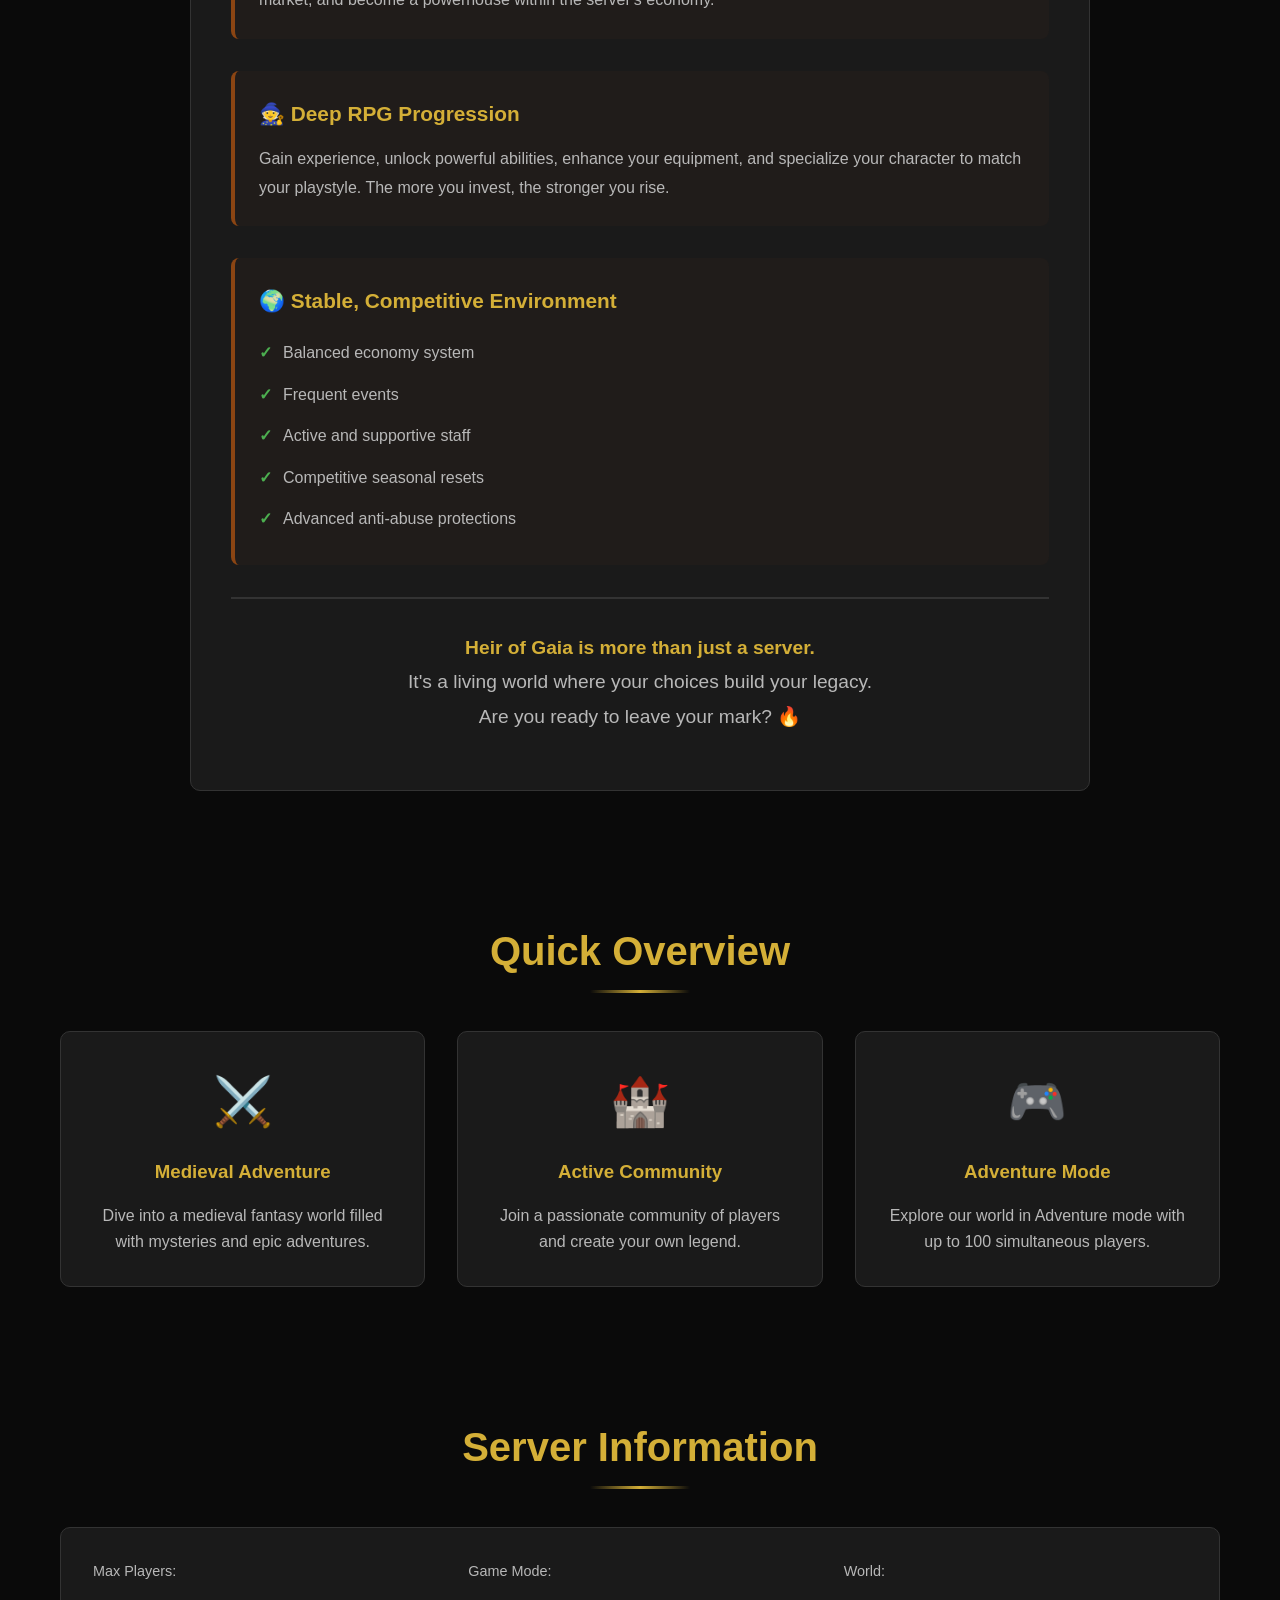
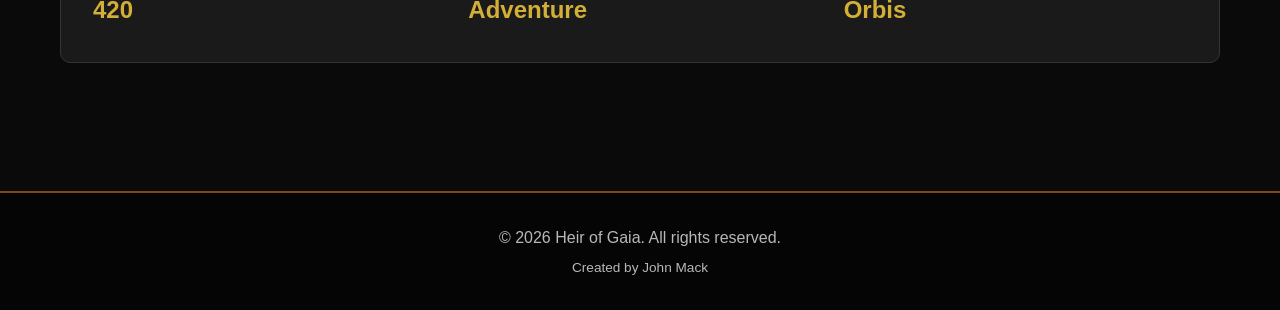
==== commit 68d32538: "added image carousel read README in /gallery to add more images to the carousel" ====
--- a/index.html
+++ b/index.html
@@ -42,7 +42,24 @@
                 <button class="copy-btn" onclick="copyIP()">Copy</button>
             </div>
         </div>
+        
+        <!-- Image Carousel -->
+        <div class="carousel-container">
+            <button class="carousel-btn carousel-btn-prev" onclick="scrollCarousel(-1)">‹</button>
+            <div class="carousel-wrapper">
+                <div class="carousel-track" id="carouselTrack">
+                    <!-- Images will be loaded dynamically from the gallery folder -->
+                </div>
+            </div>
+            <button class="carousel-btn carousel-btn-next" onclick="scrollCarousel(1)">›</button>
+        </div>
     </header>
+
+    <!-- Image Zoom Modal -->
+    <div id="imageModal" class="image-modal" onclick="closeModal()">
+        <span class="modal-close">&times;</span>
+        <img class="modal-content" id="modalImage">
+    </div>
 
     <main class="container">
         <section class="section">
--- a/css/style.css
+++ b/css/style.css
@@ -51,6 +51,11 @@
     align-items: center;
 }
 
+.nav-toggle {
+    order: -1;
+    margin-right: 1rem;
+}
+
 .nav-brand {
     font-size: 1.5rem;
     font-weight: bold;
@@ -1040,3 +1045,199 @@
 .commands-note strong {
     color: var(--secondary-color);
 }
+
+
+/* Image Carousel Styles */
+.carousel-container {
+    position: absolute;
+    bottom: 20px;
+    left: 50%;
+    transform: translateX(-50%);
+    width: 90%;
+    max-width: 800px;
+    z-index: 10;
+    display: flex;
+    align-items: center;
+    gap: 1rem;
+}
+
+.carousel-wrapper {
+    flex: 1;
+    overflow: hidden;
+    border-radius: 10px;
+    background: rgba(10, 10, 10, 0.5);
+    backdrop-filter: blur(10px);
+    padding: 1rem;
+}
+
+.carousel-track {
+    display: flex;
+    gap: 1rem;
+    transition: transform 0.5s ease;
+    align-items: center;
+}
+
+.carousel-item {
+    flex-shrink: 0;
+    width: 200px;
+    height: 120px;
+    border-radius: 8px;
+    overflow: hidden;
+    cursor: pointer;
+    transition: all 0.3s ease;
+    border: 2px solid transparent;
+    opacity: 0.6;
+}
+
+.carousel-item img {
+    width: 100%;
+    height: 100%;
+    object-fit: cover;
+    display: block;
+}
+
+.carousel-item.active {
+    width: 280px;
+    height: 168px;
+    border-color: var(--secondary-color);
+    box-shadow: 0 0 20px rgba(212, 175, 55, 0.5);
+    opacity: 1;
+    transform: scale(1.05);
+}
+
+.carousel-item:hover {
+    opacity: 1;
+    border-color: var(--primary-color);
+}
+
+.carousel-btn {
+    background: rgba(139, 69, 19, 0.8);
+    color: var(--secondary-color);
+    border: 2px solid var(--primary-color);
+    width: 40px;
+    height: 40px;
+    border-radius: 50%;
+    font-size: 1.5rem;
+    cursor: pointer;
+    transition: all 0.3s ease;
+    display: flex;
+    align-items: center;
+    justify-content: center;
+    flex-shrink: 0;
+}
+
+.carousel-btn:hover {
+    background: var(--primary-color);
+    color: white;
+    transform: scale(1.1);
+}
+
+.carousel-btn:active {
+    transform: scale(0.95);
+}
+
+/* Image Zoom Modal */
+.image-modal {
+    display: none;
+    position: fixed;
+    z-index: 9999;
+    left: 0;
+    top: 0;
+    width: 100%;
+    height: 100%;
+    background-color: rgba(0, 0, 0, 0.95);
+    animation: fadeIn 0.3s ease;
+}
+
+.image-modal.show {
+    display: flex;
+    align-items: center;
+    justify-content: center;
+}
+
+@keyframes fadeIn {
+    from { opacity: 0; }
+    to { opacity: 1; }
+}
+
+.modal-content {
+    max-width: 90%;
+    max-height: 90%;
+    object-fit: contain;
+    border-radius: 10px;
+    box-shadow: 0 0 50px rgba(212, 175, 55, 0.3);
+    animation: zoomIn 0.3s ease;
+}
+
+@keyframes zoomIn {
+    from {
+        transform: scale(0.7);
+        opacity: 0;
+    }
+    to {
+        transform: scale(1);
+        opacity: 1;
+    }
+}
+
+.modal-close {
+    position: absolute;
+    top: 20px;
+    right: 40px;
+    color: var(--secondary-color);
+    font-size: 50px;
+    font-weight: bold;
+    cursor: pointer;
+    transition: all 0.3s ease;
+}
+
+.modal-close:hover {
+    color: white;
+    transform: scale(1.2);
+}
+
+/* Responsive Carousel */
+@media (max-width: 768px) {
+    .carousel-container {
+        width: 95%;
+        bottom: 10px;
+    }
+
+    .carousel-item {
+        width: 150px;
+        height: 90px;
+    }
+
+    .carousel-item.active {
+        width: 200px;
+        height: 120px;
+    }
+
+    .carousel-btn {
+        width: 35px;
+        height: 35px;
+        font-size: 1.2rem;
+    }
+
+    .modal-close {
+        top: 10px;
+        right: 20px;
+        font-size: 40px;
+    }
+}
+
+@media (max-width: 480px) {
+    .carousel-item {
+        width: 120px;
+        height: 72px;
+    }
+
+    .carousel-item.active {
+        width: 160px;
+        height: 96px;
+    }
+
+    .carousel-wrapper {
+        padding: 0.5rem;
+    }
+}
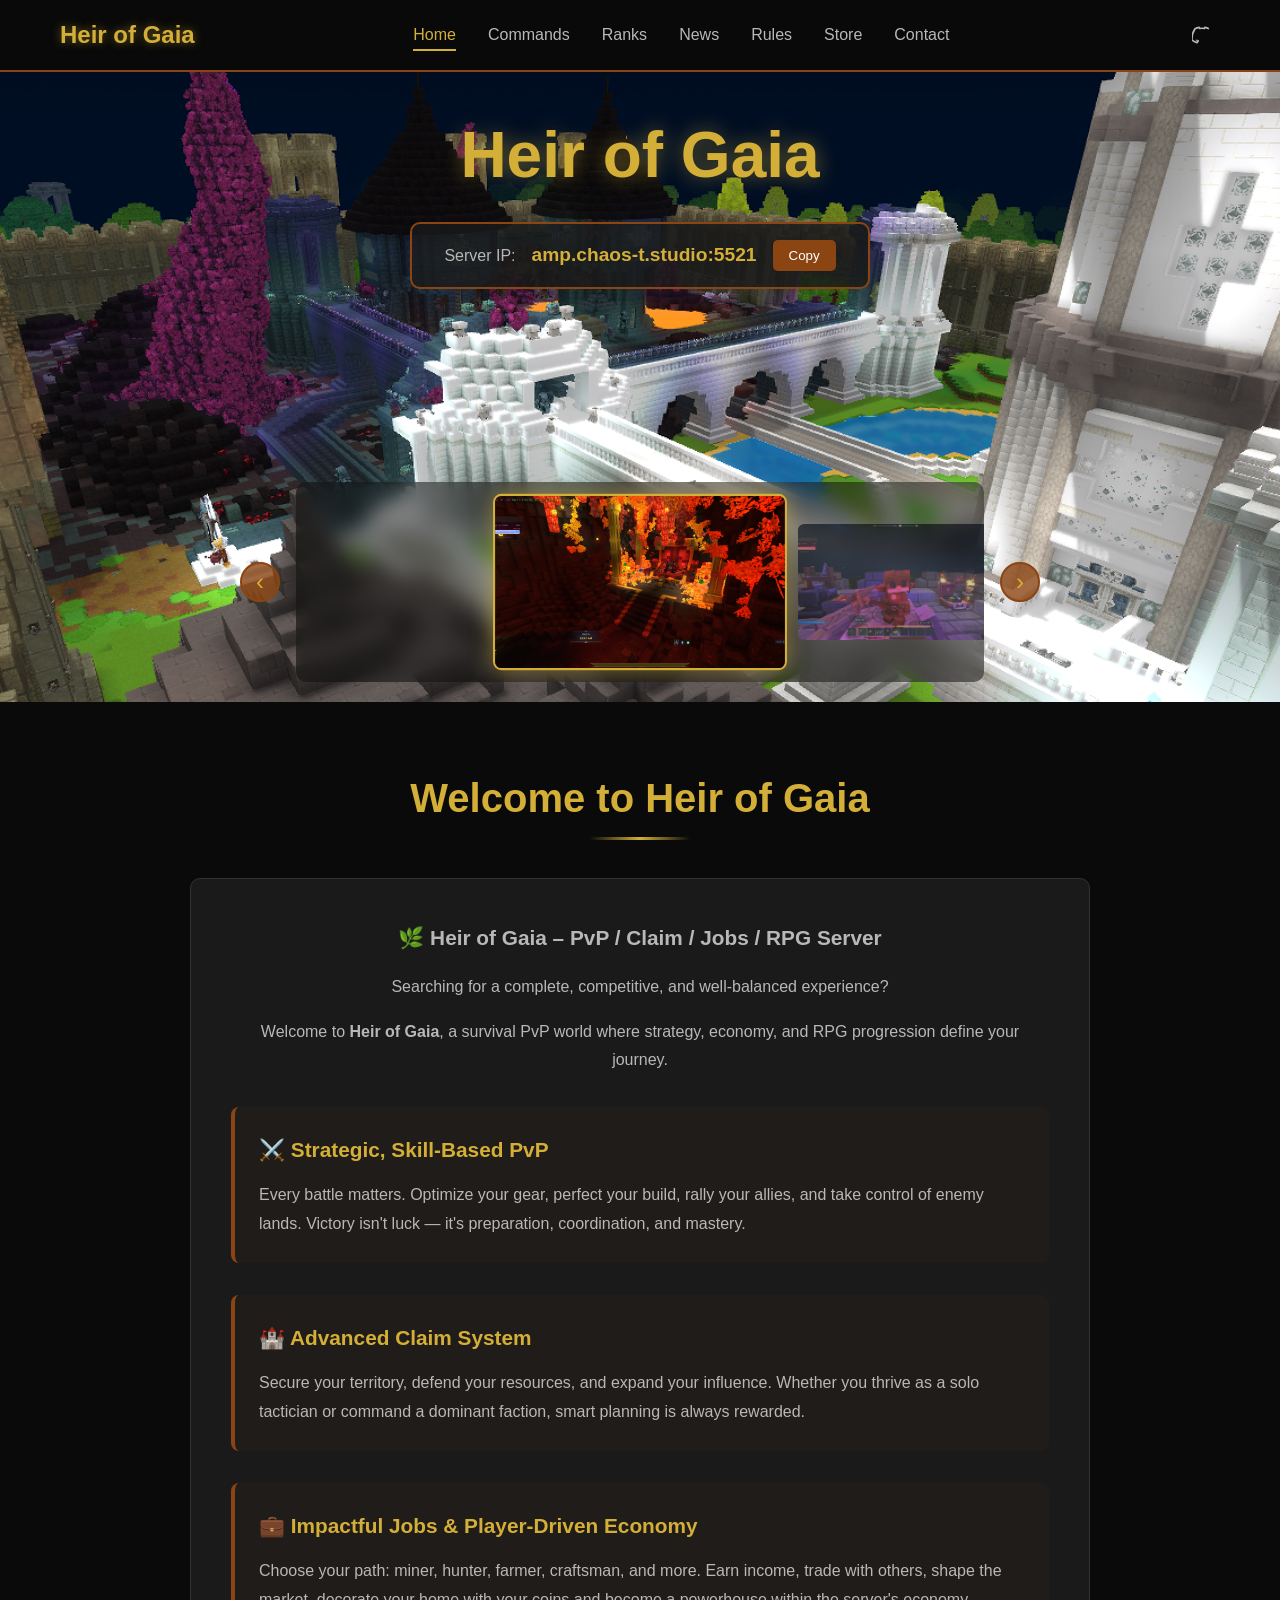
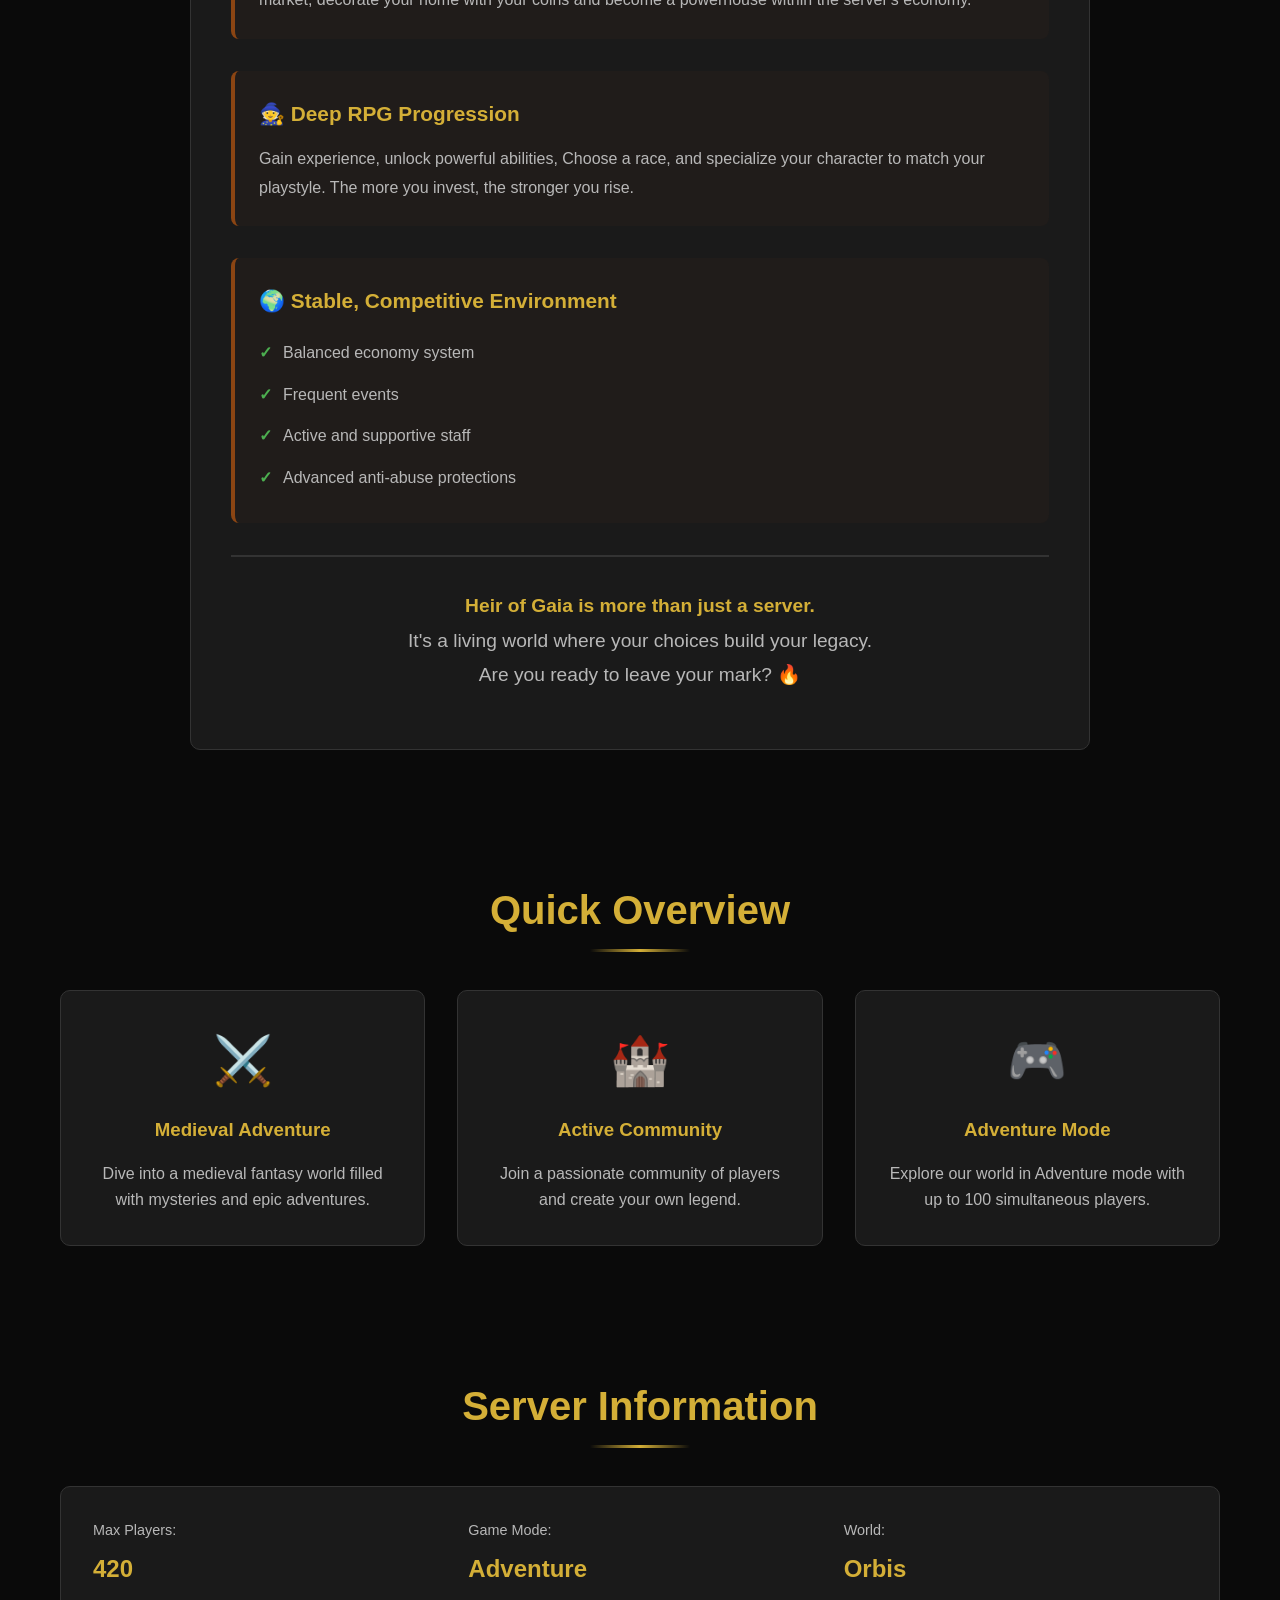
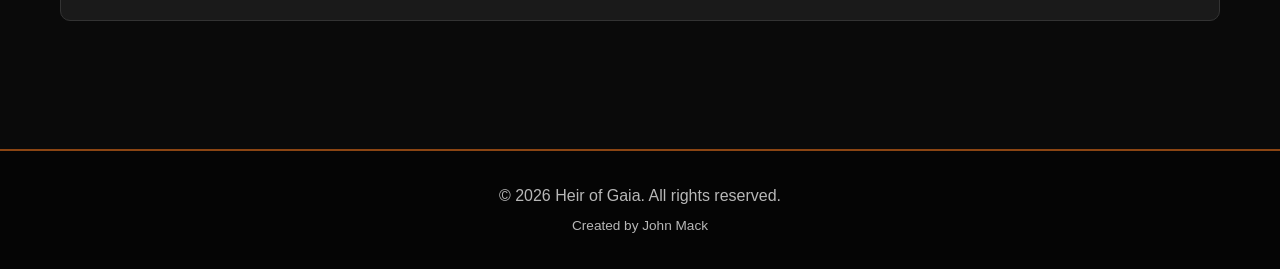
==== commit 56c7e283: "Update index.html" ====
--- a/index.html
+++ b/index.html
@@ -81,12 +81,12 @@
 
                 <div class="feature-detailed">
                     <h3>💼 Impactful Jobs & Player-Driven Economy</h3>
-                    <p>Choose your path: miner, hunter, farmer, craftsman, and more. Earn income, trade with others, shape the market, and become a powerhouse within the server's economy.</p>
+                    <p>Choose your path: miner, hunter, farmer, craftsman, and more. Earn income, trade with others, shape the market, decorate your home with your coins and become a powerhouse within the server's economy.</p>
                 </div>
 
                 <div class="feature-detailed">
                     <h3>🧙 Deep RPG Progression</h3>
-                    <p>Gain experience, unlock powerful abilities, enhance your equipment, and specialize your character to match your playstyle. The more you invest, the stronger you rise.</p>
+                    <p>Gain experience, unlock powerful abilities, Choose a race, and specialize your character to match your playstyle. The more you invest, the stronger you rise.</p>
                 </div>
 
                 <div class="feature-detailed">
@@ -95,7 +95,6 @@
                         <li>Balanced economy system</li>
                         <li>Frequent events</li>
                         <li>Active and supportive staff</li>
-                        <li>Competitive seasonal resets</li>
                         <li>Advanced anti-abuse protections</li>
                     </ul>
                 </div>
